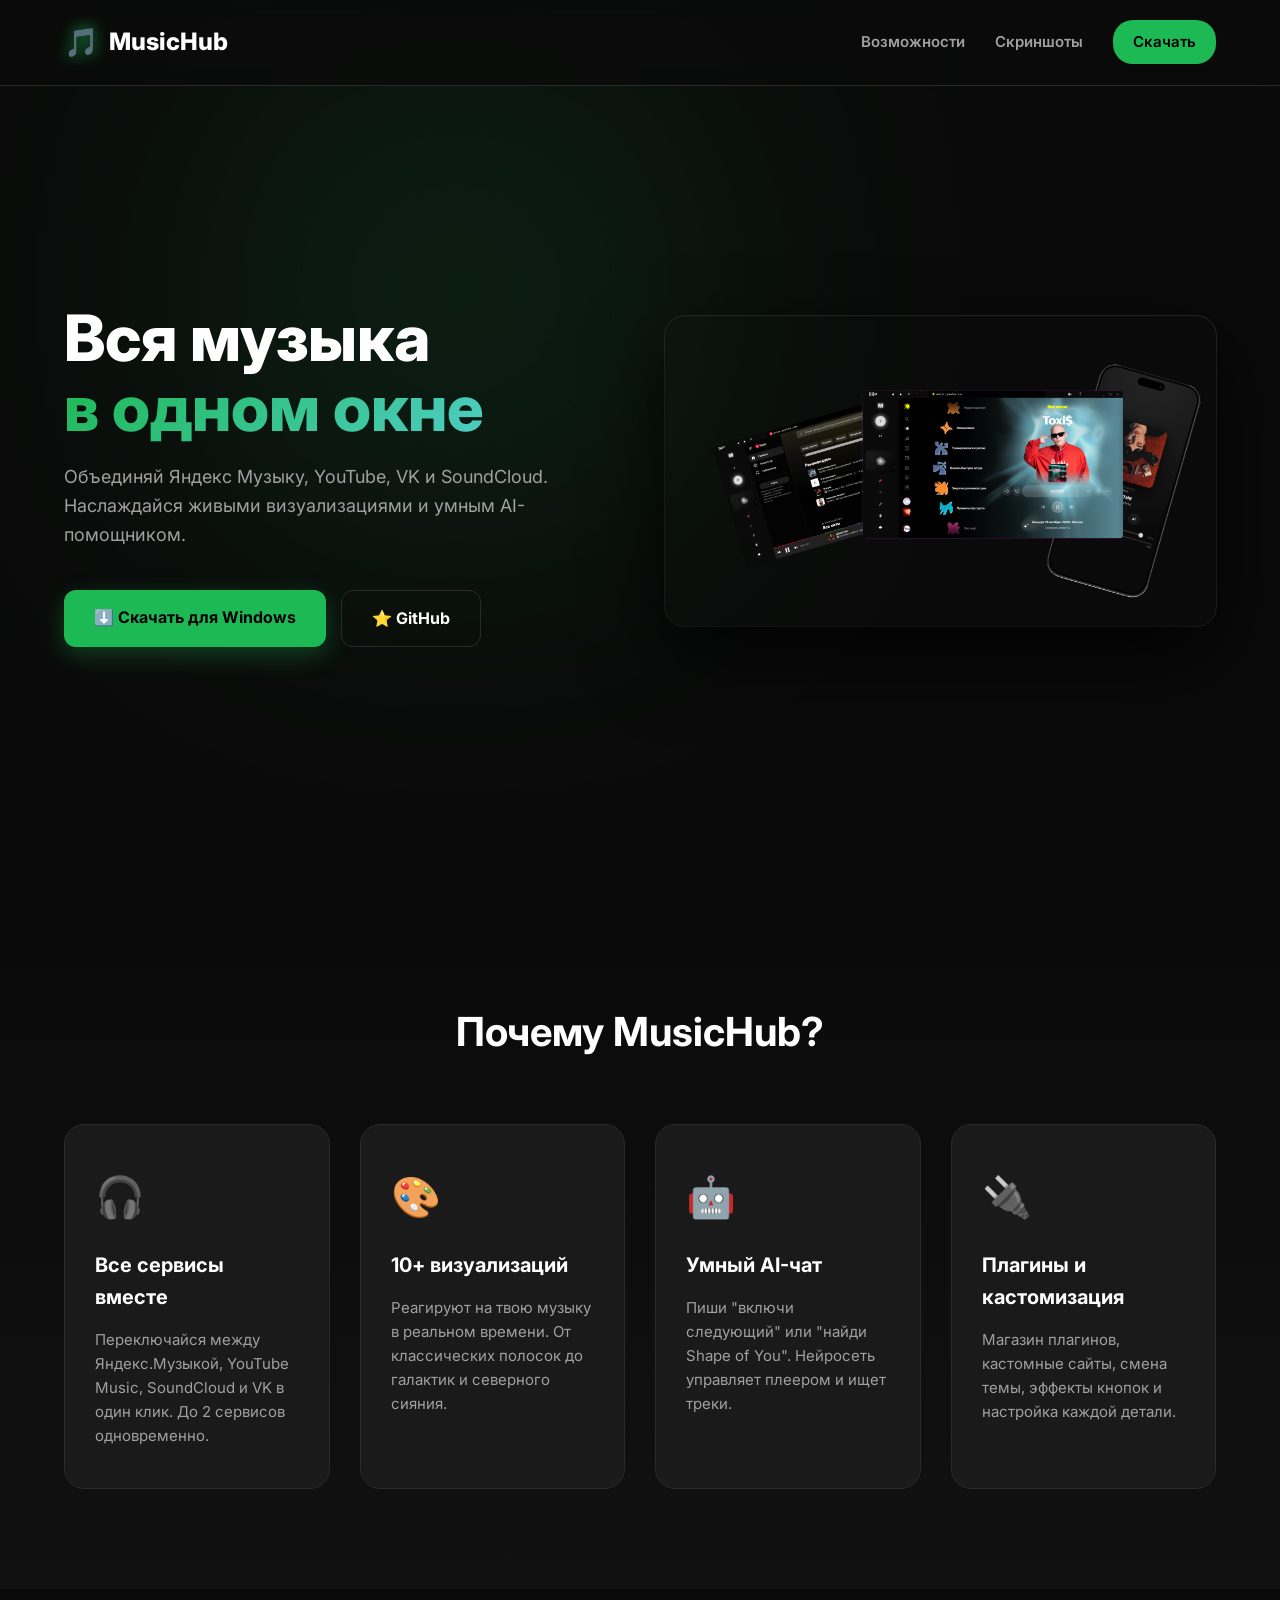
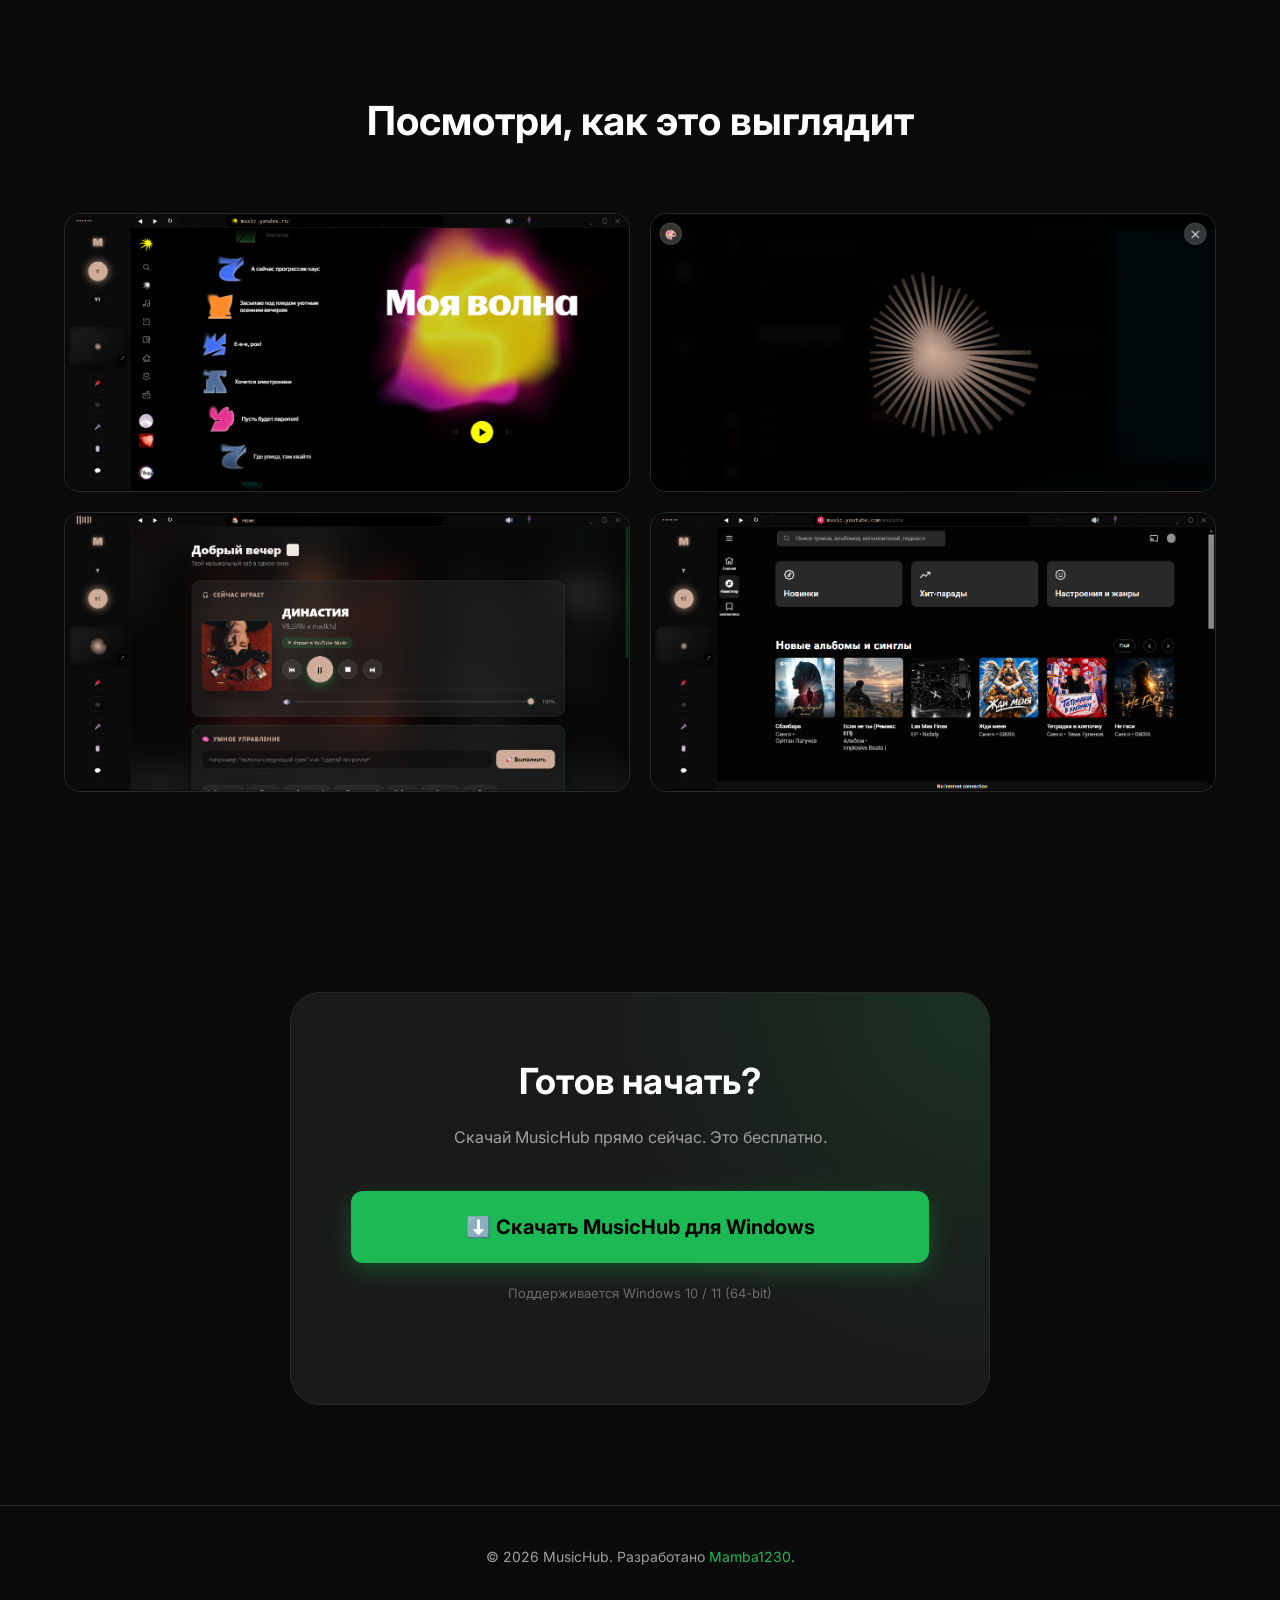
==== index.html @ 449de211 "Update index.html" ====
<!DOCTYPE html>
<html lang="ru">
<head>
    <meta charset="UTF-8">
    <meta name="viewport" content="width=device-width, initial-scale=1.0">
    <title>MusicHub — Твой музыкальный хаб</title>
    <meta name="description" content="MusicHub — десктопный музыкальный плеер, объединяющий Яндекс, YouTube, VK и другие сервисы в одном окне. С визуализациями и AI.">
    <link rel="stylesheet" href="style.css">
    <link href="https://fonts.googleapis.com/css2?family=Inter:wght@300;400;600;800&display=swap" rel="stylesheet">
    <link rel="icon" type="image/png" href="img/favicon.png">
</head>
<body>

    <!-- Навигация -->
    <nav class="navbar">
        <div class="logo">
            <!-- Замени на свою иконку, если есть -->
            <span class="logo-icon">🎵</span> MusicHub
        </div>
        <div class="nav-links">
            <a href="#features">Возможности</a>
            <a href="#screenshots">Скриншоты</a>
            <a href="#download" class="btn-download">Скачать</a>
        </div>
    </nav>

    <!-- Главный экран -->
    <header class="hero">
        <div class="hero-content">
            <h1>Вся музыка <br><span class="gradient-text">в одном окне</span></h1>
            <p>Объединяй Яндекс Музыку, YouTube, VK и SoundCloud. Наслаждайся живыми визуализациями и умным AI-помощником.</p>
            <div class="hero-buttons">
                <a href="https://github.com/Mamba1230/MusicHub/releases" class="btn-primary">⬇️ Скачать для Windows</a>
                <a href="https://github.com/Mamba1230/MusicHub" class="btn-secondary">⭐ GitHub</a>
            </div>
        </div>
        <div class="hero-image">
            <!-- Главный скриншот приложения (лучше всего вставить красивый скрин главного экрана) -->
            <img src="img/main-screenshot.png" alt="MusicHub Интерфейс">
        </div>
    </header>

    <!-- Секция с фичами -->
    <section id="features" class="features">
        <h2>Почему MusicHub?</h2>
        <div class="features-grid">
            <div class="feature-card">
                <div class="feature-icon">🎧</div>
                <h3>Все сервисы вместе</h3>
                <p>Переключайся между Яндекс.Музыкой, YouTube Music, SoundCloud и VK в один клик. До 2 сервисов одновременно.</p>
            </div>
            <div class="feature-card">
                <div class="feature-icon">🎨</div>
                <h3>10+ визуализаций</h3>
                <p>Реагируют на твою музыку в реальном времени. От классических полосок до галактик и северного сияния.</p>
            </div>
            <div class="feature-card">
                <div class="feature-icon">🤖</div>
                <h3>Умный AI-чат</h3>
                <p>Пиши "включи следующий" или "найди Shape of You". Нейросеть управляет плеером и ищет треки.</p>
            </div>
            <div class="feature-card">
                <div class="feature-icon">🔌</div>
                <h3>Плагины и кастомизация</h3>
                <p>Магазин плагинов, кастомные сайты, смена темы, эффекты кнопок и настройка каждой детали.</p>
            </div>
        </div>
    </section>

    <!-- Скриншоты -->
    <section id="screenshots" class="screenshots">
        <h2>Посмотри, как это выглядит</h2>
        <div class="screens-grid">
            <!-- Замени пути на свои картинки -->
            <img src="img/screenshot-1.png" alt="1">
            <img src="img/screenshot-2.png" alt="2">
            <img src="img/screenshot-3.png" alt="3">
            <img src="img/screenshot-4.png" alt="4">
        </div>
    </section>

    <!-- Блок скачивания -->
    <section id="download" class="download-section">
        <div class="download-box">
            <h2>Готов начать?</h2>
            <p>Скачай MusicHub прямо сейчас. Это бесплатно.</p>
            <!-- Вставь ссылку на свой последний Release (exe файл) -->
            <a href="https://github.com/Mamba1230/MusicHub/releases" class="btn-primary large">⬇️ Скачать MusicHub для Windows</a>
            <p class="system-req">Поддерживается Windows 10 / 11 (64-bit)</p>
        </div>
    </section>

    <!-- Футер -->
    <footer>
        <p>© 2026 MusicHub. Разработано <a href="https://github.com/Mamba1230">Mamba1230</a>.</p>
    </footer>

    <!-- Скрипт для плавного скролла -->
    <script>
        document.querySelectorAll('a[href^="#"]').forEach(anchor => {
            anchor.addEventListener('click', function (e) {
                e.preventDefault();
                document.querySelector(this.getAttribute('href')).scrollIntoView({
                    behavior: 'smooth'
                });
            });
        });
    </script>
</body>
</html>
---- style.css ----
/* Сброс стилей */
* {
    margin: 0;
    padding: 0;
    box-sizing: border-box;
}

:root {
    --bg-color: #0a0a0a;
    --card-bg: #1a1a1a;
    --text-main: #ffffff;
    --text-muted: #a0a0a0;
    --accent: #1DB954; /* Твой зеленый цвет */
    --accent-hover: #1ed760;
    --border: #2a2a2a;
}

body {
    font-family: 'Inter', sans-serif;
    background-color: var(--bg-color);
    color: var(--text-main);
    line-height: 1.6;
    overflow-x: hidden;
}

a {
    text-decoration: none;
    color: inherit;
}

/* Навигация */
.navbar {
    display: flex;
    justify-content: space-between;
    align-items: center;
    padding: 20px 5%;
    position: fixed;
    top: 0;
    width: 100%;
    background: rgba(10, 10, 10, 0.8);
    backdrop-filter: blur(10px);
    z-index: 1000;
    border-bottom: 1px solid var(--border);
}

.logo {
    font-size: 24px;
    font-weight: 800;
    display: flex;
    align-items: center;
    gap: 10px;
}

.logo-icon {
    font-size: 28px;
    color: var(--accent);
    text-shadow: 0 0 15px var(--accent);
}

.nav-links {
    display: flex;
    gap: 30px;
    align-items: center;
}

.nav-links a {
    font-size: 15px;
    font-weight: 600;
    color: var(--text-muted);
    transition: color 0.2s;
}

.nav-links a:hover {
    color: var(--text-main);
}

.btn-download {
    background: var(--accent);
    color: #000 !important;
    padding: 10px 20px;
    border-radius: 20px;
    font-weight: 700;
    transition: transform 0.2s, background 0.2s;
}

.btn-download:hover {
    background: var(--accent-hover);
    transform: translateY(-2px);
}

/* Главный экран */
.hero {
    display: flex;
    align-items: center;
    justify-content: space-between;
    min-height: 100vh;
    padding: 100px 5% 50px;
    gap: 50px;
    position: relative;
}

.hero::before {
    content: '';
    position: absolute;
    top: 10%;
    left: 20%;
    width: 400px;
    height: 400px;
    background: var(--accent);
    filter: blur(150px);
    opacity: 0.2;
    z-index: -1;
}

.hero-content {
    flex: 1;
    max-width: 600px;
}

.hero h1 {
    font-size: 64px;
    line-height: 1.1;
    margin-bottom: 20px;
    font-weight: 800;
}

.gradient-text {
    background: linear-gradient(135deg, var(--accent), #4ecdc4);
    -webkit-background-clip: text;
    -webkit-text-fill-color: transparent;
}

.hero p {
    font-size: 18px;
    color: var(--text-muted);
    margin-bottom: 40px;
    max-width: 500px;
}

.hero-buttons {
    display: flex;
    gap: 15px;
}

.btn-primary, .btn-secondary {
    padding: 15px 30px;
    border-radius: 12px;
    font-size: 16px;
    font-weight: 700;
    transition: all 0.3s ease;
    display: inline-block;
}

.btn-primary {
    background: var(--accent);
    color: #000;
    box-shadow: 0 8px 24px rgba(29, 185, 84, 0.3);
}

.btn-primary:hover {
    transform: translateY(-3px);
    box-shadow: 0 12px 32px rgba(29, 185, 84, 0.4);
}

.btn-secondary {
    background: transparent;
    border: 1px solid var(--border);
    color: var(--text-main);
}

.btn-secondary:hover {
    border-color: var(--accent);
    background: rgba(29, 185, 84, 0.1);
}

.hero-image {
    flex: 1;
    max-width: 800px;
    perspective: 1000px;
}

.hero-image img {
    width: 100%;
    border-radius: 20px;
    box-shadow: 0 30px 80px rgba(0, 0, 0, 0.8), 0 0 0 1px var(--border);
    transition: transform 0.3s ease;
}

.hero-image img:hover {
    transform: rotateY(-5deg) rotateX(5deg);
}

/* Секция фич */
.features {
    padding: 100px 5%;
    text-align: center;
    background: linear-gradient(to bottom, var(--bg-color), #111);
}

.features h2 {
    font-size: 40px;
    margin-bottom: 60px;
}

.features-grid {
    display: grid;
    grid-template-columns: repeat(auto-fit, minmax(250px, 1fr));
    gap: 30px;
}

.feature-card {
    background: var(--card-bg);
    border: 1px solid var(--border);
    border-radius: 20px;
    padding: 40px 30px;
    text-align: left;
    transition: transform 0.3s, border-color 0.3s;
}

.feature-card:hover {
    transform: translateY(-10px);
    border-color: var(--accent);
    box-shadow: 0 10px 40px rgba(29, 185, 84, 0.1);
}

.feature-icon {
    font-size: 40px;
    margin-bottom: 20px;
}

.feature-card h3 {
    font-size: 20px;
    margin-bottom: 15px;
}

.feature-card p {
    color: var(--text-muted);
    font-size: 15px;
}

/* Скриншоты */
.screenshots {
    padding: 100px 5%;
    text-align: center;
}

.screenshots h2 {
    font-size: 40px;
    margin-bottom: 60px;
}

.screens-grid {
    display: grid;
    grid-template-columns: 1fr 1fr;
    gap: 20px;
}

.screens-grid img {
    width: 100%;
    border-radius: 16px;
    border: 1px solid var(--border);
    transition: transform 0.3s, box-shadow 0.3s;
    cursor: pointer;
}

.screens-grid img:hover {
    transform: scale(1.02);
    box-shadow: 0 20px 40px rgba(0,0,0,0.5);
}

/* Блок скачивания */
.download-section {
    padding: 100px 5%;
    display: flex;
    justify-content: center;
}

.download-box {
    background: var(--card-bg);
    border: 1px solid var(--border);
    border-radius: 30px;
    padding: 60px;
    text-align: center;
    max-width: 700px;
    width: 100%;
    background-image: radial-gradient(circle at top right, rgba(29, 185, 84, 0.15), transparent 50%);
}

.download-box h2 {
    font-size: 36px;
    margin-bottom: 15px;
}

.download-box p {
    color: var(--text-muted);
    margin-bottom: 40px;
}

.btn-primary.large {
    font-size: 20px;
    padding: 20px 40px;
    width: 100%;
}

.system-req {
    font-size: 13px;
    margin-top: 20px;
    opacity: 0.6;
}

footer {
    text-align: center;
    padding: 40px;
    border-top: 1px solid var(--border);
    color: var(--text-muted);
    font-size: 14px;
}

footer a {
    color: var(--accent);
}

/* Адаптив для телефонов */
@media (max-width: 900px) {
    .hero {
        flex-direction: column;
        text-align: center;
        padding-top: 120px;
    }
    .hero h1 { font-size: 42px; }
    .hero-buttons { justify-content: center; }
    .hero p { margin: 0 auto 30px; }
    .screens-grid { grid-template-columns: 1fr; }
    .nav-links { display: none; } /* Скрываем меню на телефонах */
}
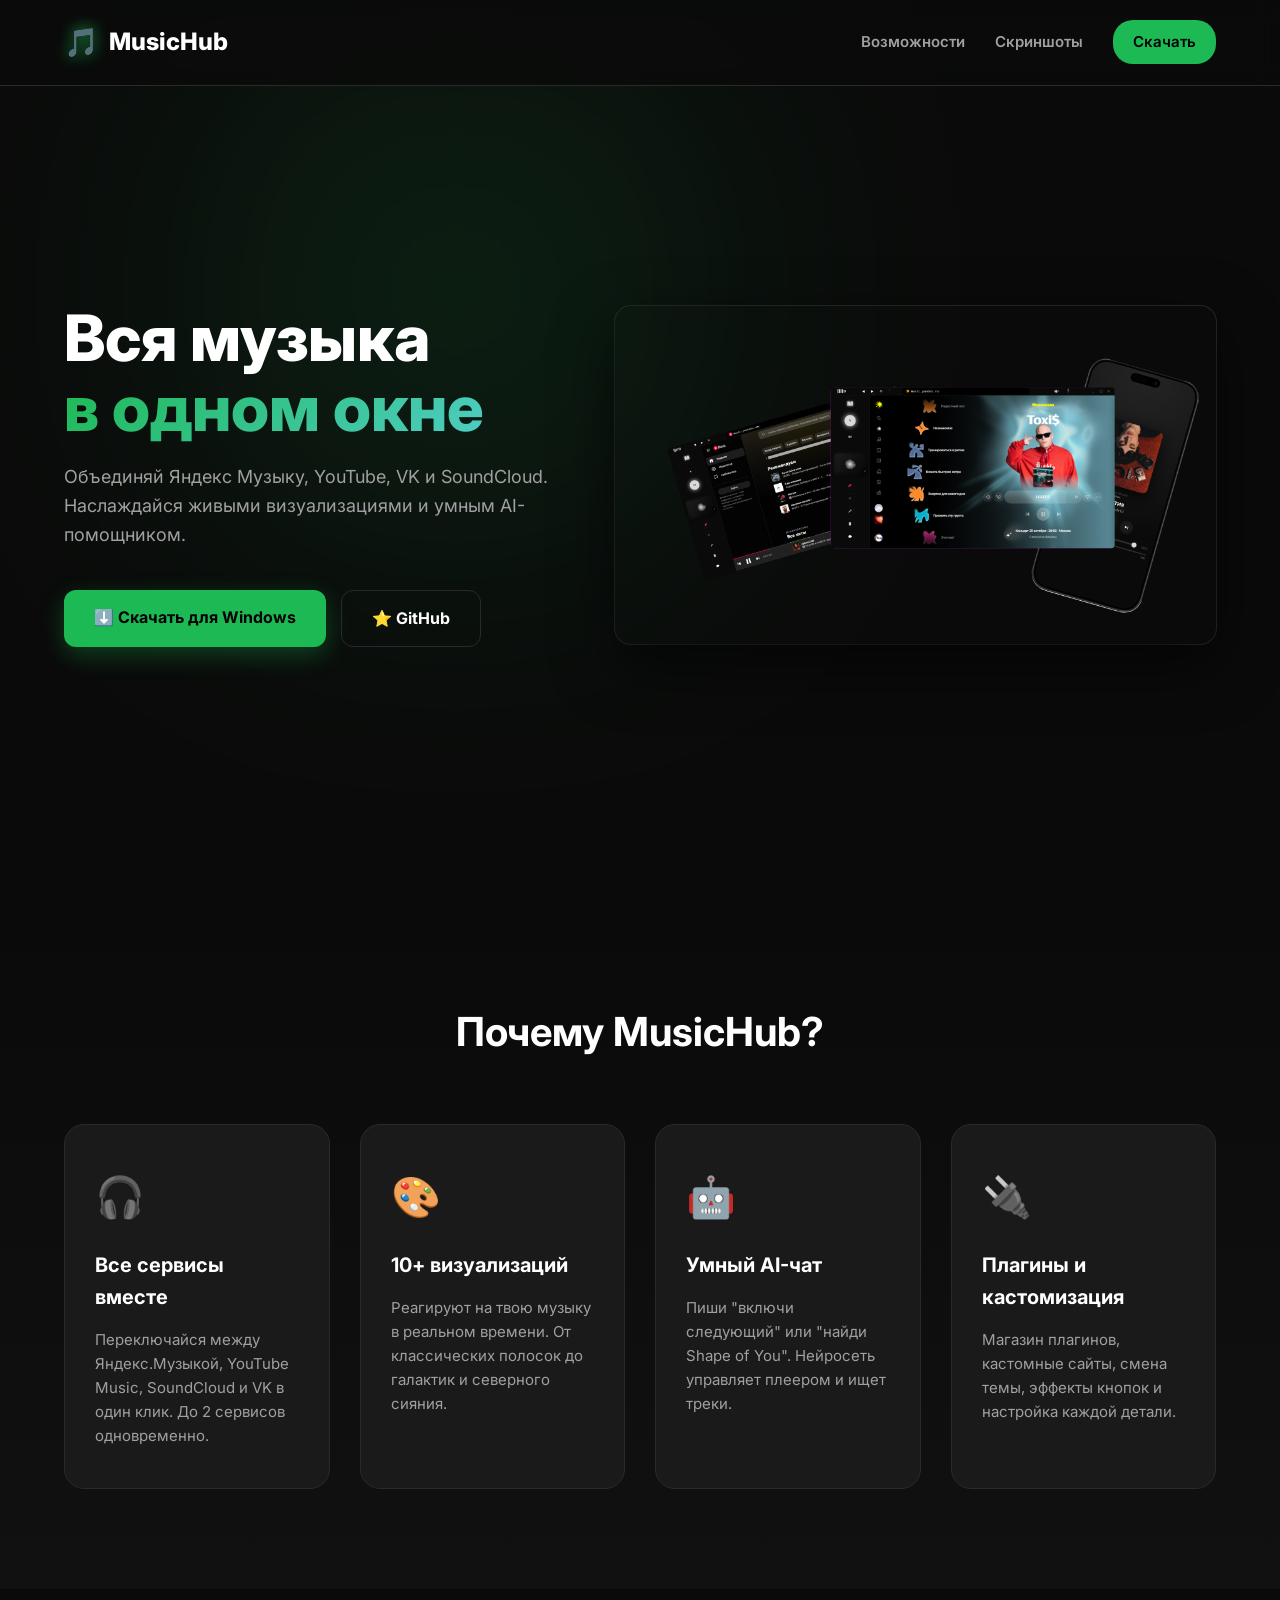
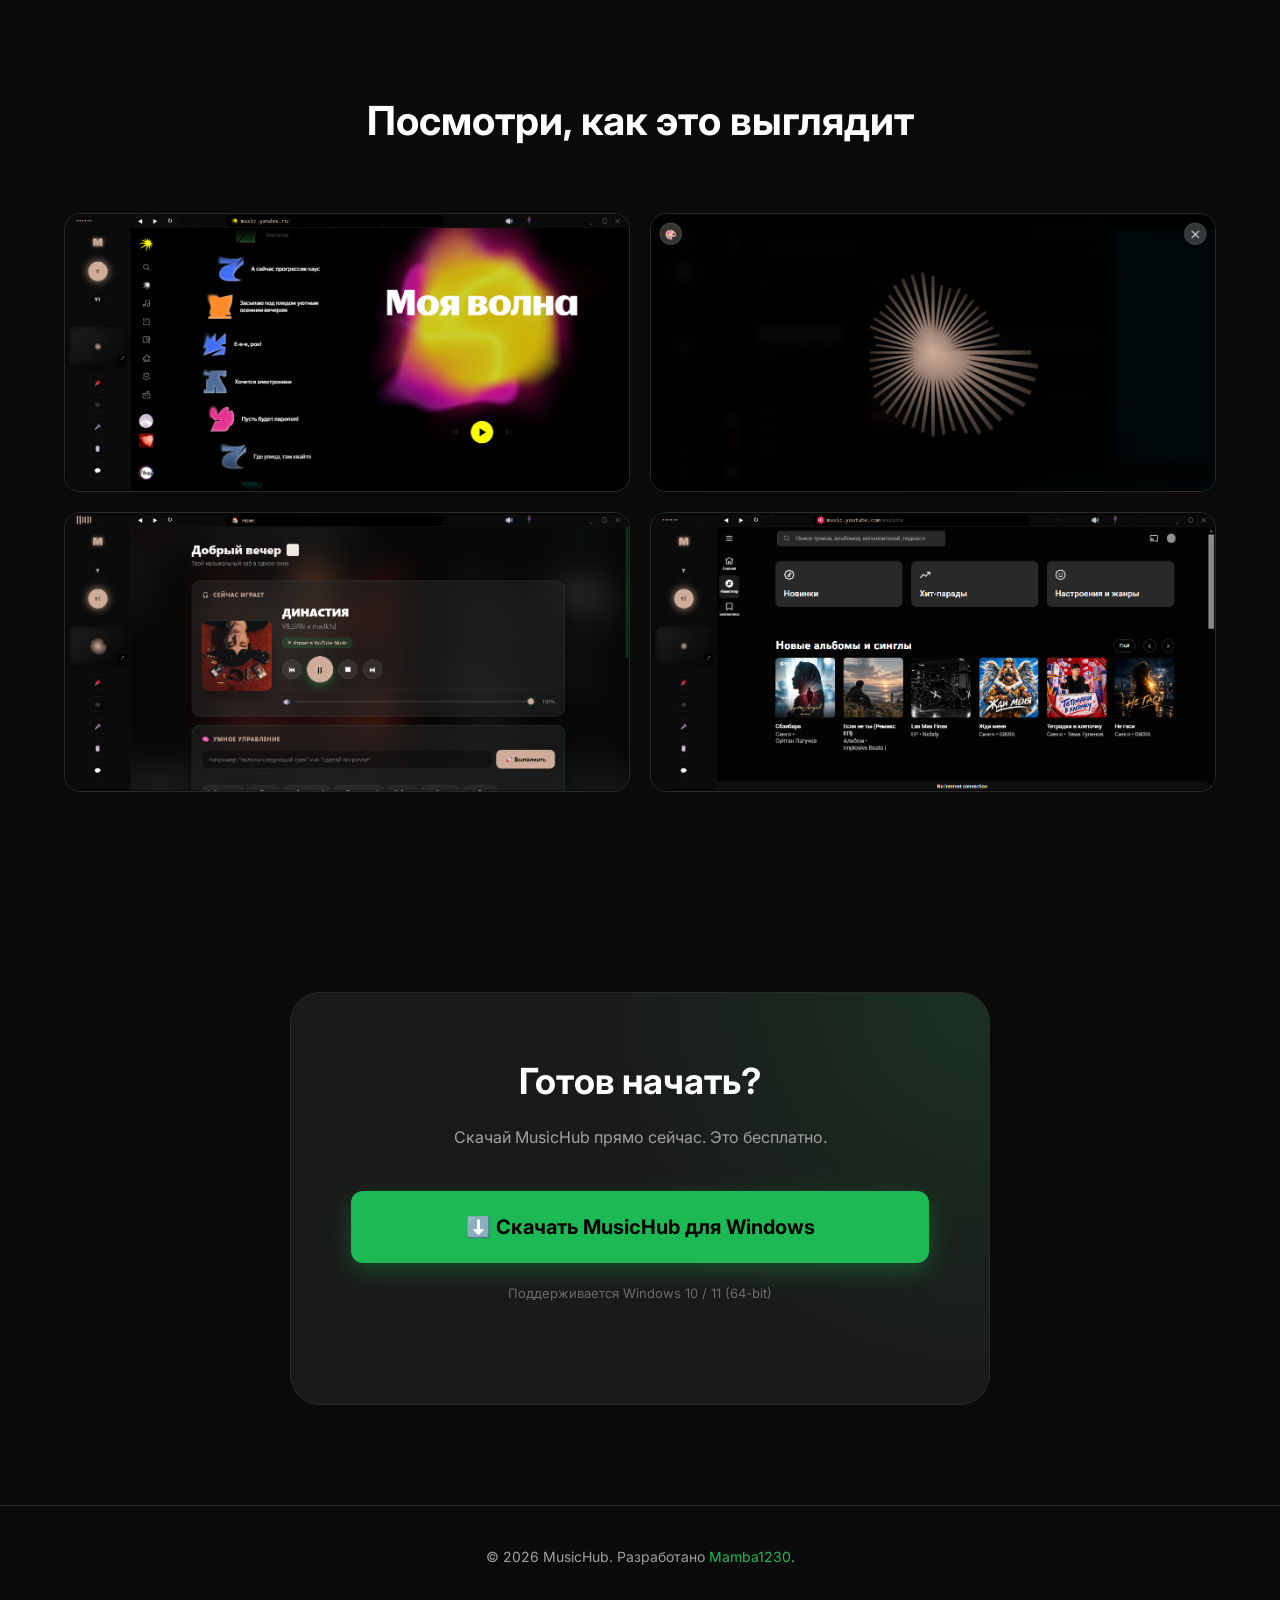
==== commit ed5350d3: "Update index.html" ====
--- a/index.html
+++ b/index.html
@@ -7,7 +7,7 @@
     <meta name="description" content="MusicHub — десктопный музыкальный плеер, объединяющий Яндекс, YouTube, VK и другие сервисы в одном окне. С визуализациями и AI.">
     <link rel="stylesheet" href="style.css">
     <link href="https://fonts.googleapis.com/css2?family=Inter:wght@300;400;600;800&display=swap" rel="stylesheet">
-    <link rel="icon" type="image/png" href="img/favicon.png">
+    <link rel="icon" href="favicon.ico" type="image/x-icon">
 </head>
 <body>
 
--- a/style.css
+++ b/style.css
@@ -174,20 +174,24 @@
 }
 
 .hero-image {
-    flex: 1;
-    max-width: 800px;
-    perspective: 1000px;
+    flex: 1.2; /* Увеличили соотношение, чтобы картинка была больше */
+    max-width: 950px;
+    display: flex;
+    justify-content: flex-end;
 }
 
 .hero-image img {
     width: 100%;
-    border-radius: 20px;
-    box-shadow: 0 30px 80px rgba(0, 0, 0, 0.8), 0 0 0 1px var(--border);
-    transition: transform 0.3s ease;
+    height: auto;
+    border-radius: 16px; /* Чуть меньше скругление, как у обычного окна */
+    box-shadow: 0 20px 60px rgba(0, 0, 0, 0.6), 0 0 0 1px var(--border);
+    /* Убрали transition и transform, чтобы не было наклона */
+    transition: box-shadow 0.3s ease;
 }
 
 .hero-image img:hover {
-    transform: rotateY(-5deg) rotateX(5deg);
+    /* При наведении просто чуть усиливаем тень, но не крутим */
+    box-shadow: 0 30px 80px rgba(0, 0, 0, 0.8), 0 0 0 1px var(--accent);
 }
 
 /* Секция фич */
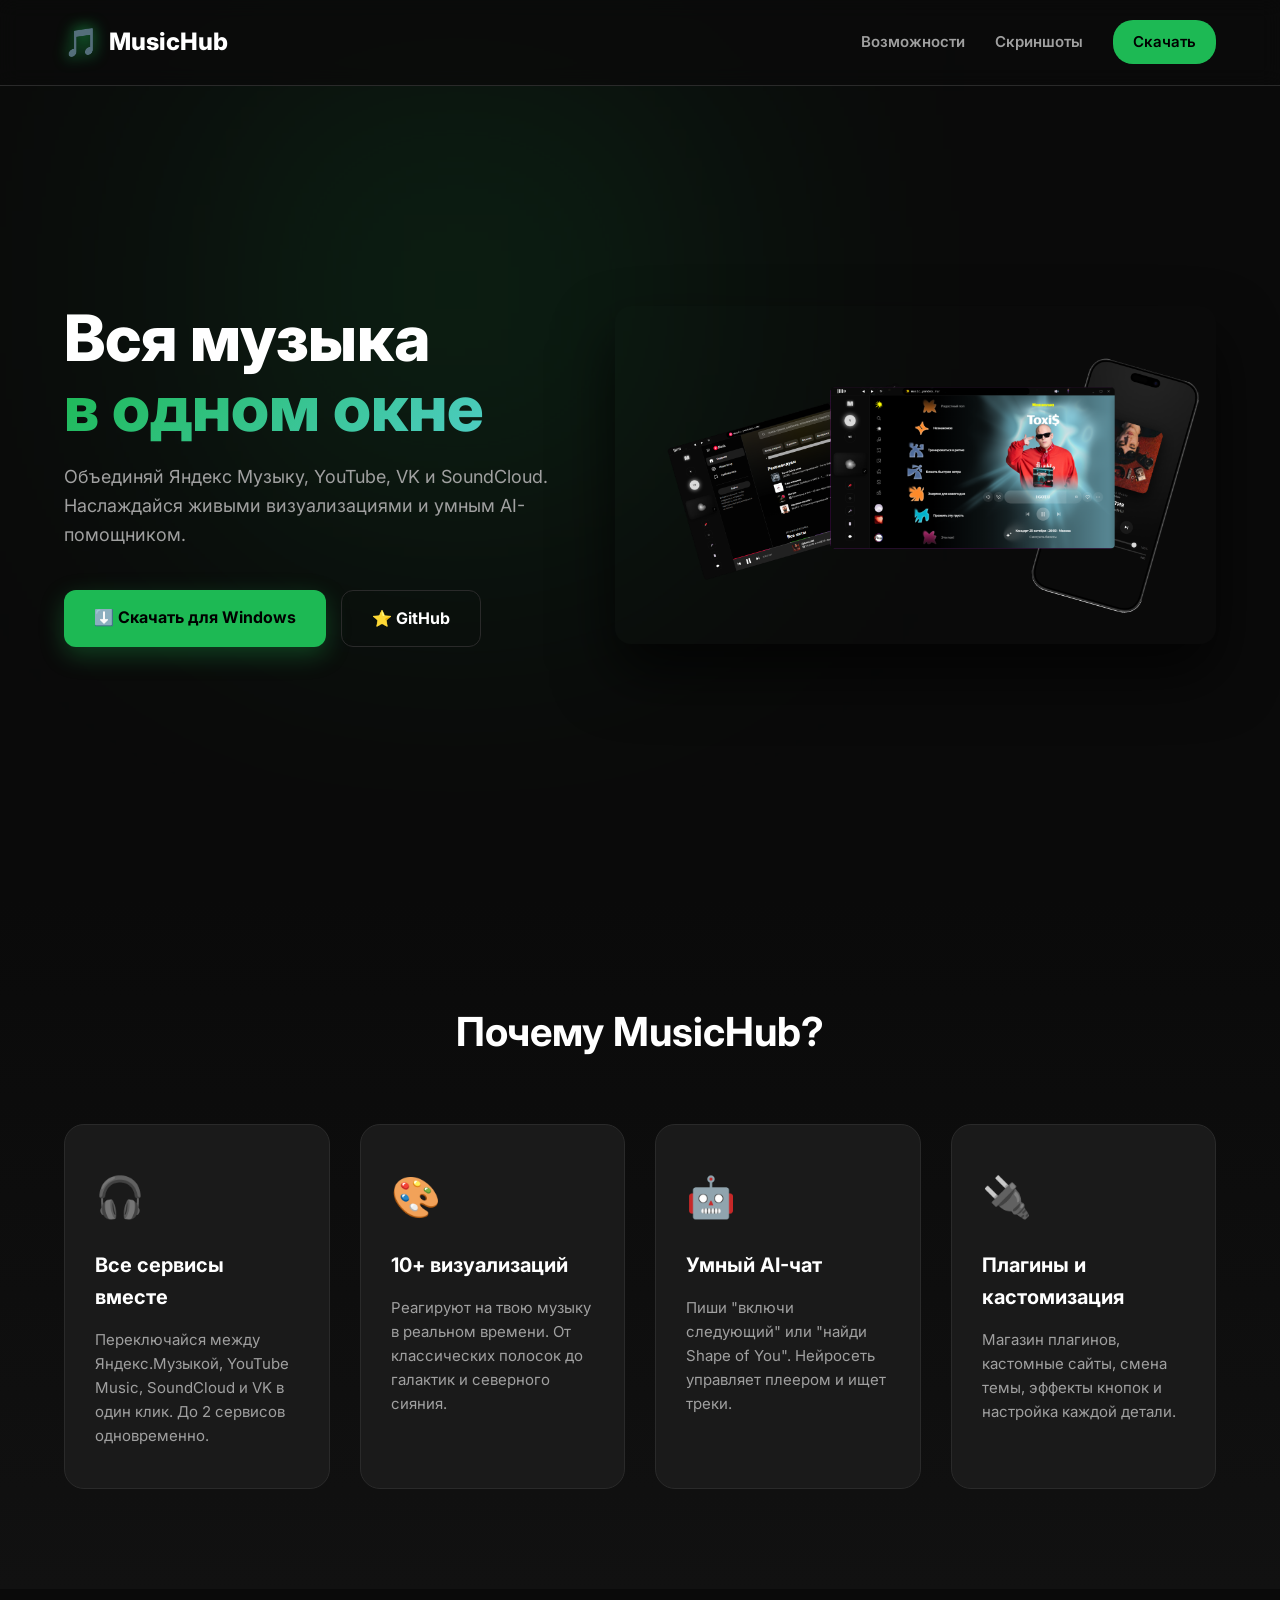
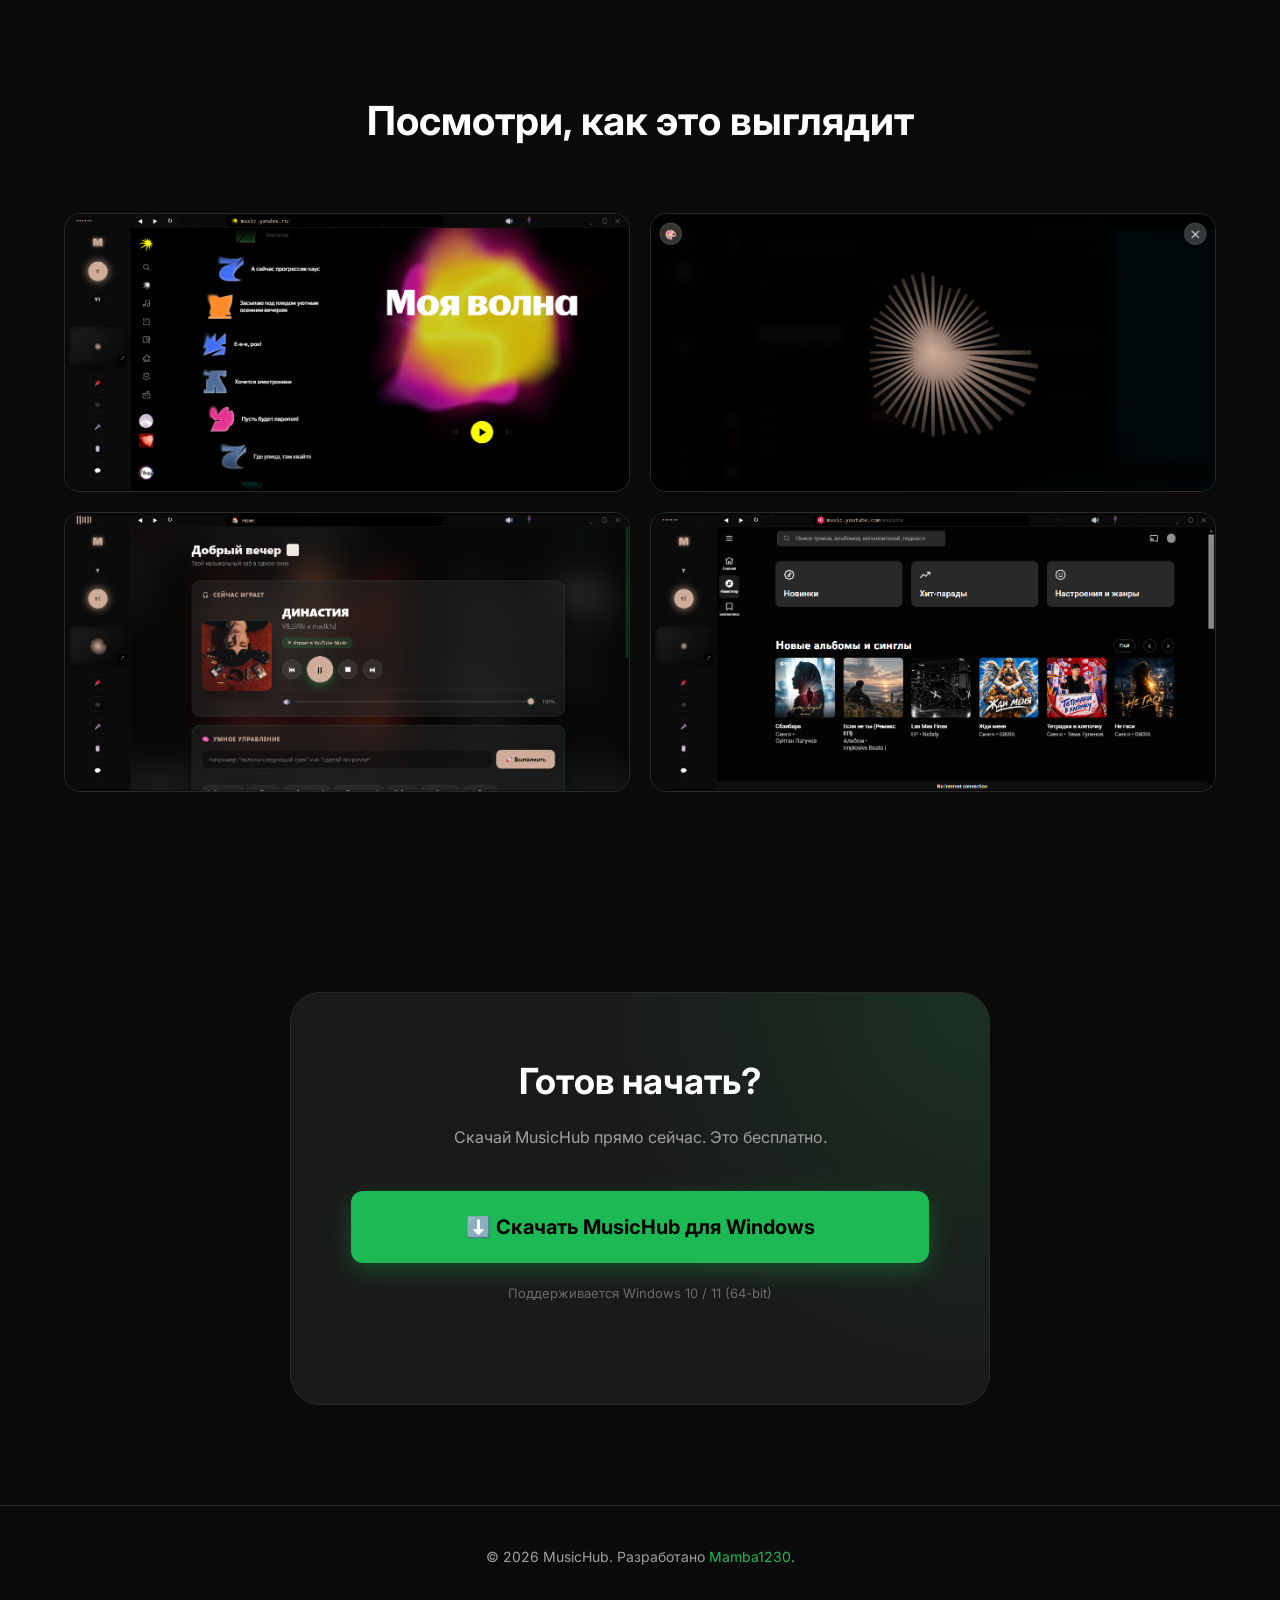
==== commit 70bf8cab: "Update index.html" ====
--- a/index.html
+++ b/index.html
@@ -30,7 +30,7 @@
             <h1>Вся музыка <br><span class="gradient-text">в одном окне</span></h1>
             <p>Объединяй Яндекс Музыку, YouTube, VK и SoundCloud. Наслаждайся живыми визуализациями и умным AI-помощником.</p>
             <div class="hero-buttons">
-                <a href="https://github.com/Mamba1230/MusicHub/releases" class="btn-primary">⬇️ Скачать для Windows</a>
+                <a href="https://download.mawba-1230.workers.dev/" class="btn-primary">⬇️ Скачать для Windows</a>
                 <a href="https://github.com/Mamba1230/MusicHub" class="btn-secondary">⭐ GitHub</a>
             </div>
         </div>
@@ -85,7 +85,7 @@
             <h2>Готов начать?</h2>
             <p>Скачай MusicHub прямо сейчас. Это бесплатно.</p>
             <!-- Вставь ссылку на свой последний Release (exe файл) -->
-            <a href="https://github.com/Mamba1230/MusicHub/releases" class="btn-primary large">⬇️ Скачать MusicHub для Windows</a>
+            <a href="https://download.mawba-1230.workers.dev/" class="btn-primary large">⬇️ Скачать MusicHub для Windows</a>
             <p class="system-req">Поддерживается Windows 10 / 11 (64-bit)</p>
         </div>
     </section>
--- a/style.css
+++ b/style.css
@@ -97,6 +97,7 @@
     padding: 100px 5% 50px;
     gap: 50px;
     position: relative;
+    perspective: none; /* ← Принудительно убираем 3D-перспективу у родителя */
 }
 
 .hero::before {
@@ -174,7 +175,7 @@
 }
 
 .hero-image {
-    flex: 1.2; /* Увеличили соотношение, чтобы картинка была больше */
+    flex: 1.2;
     max-width: 950px;
     display: flex;
     justify-content: flex-end;
@@ -183,15 +184,18 @@
 .hero-image img {
     width: 100%;
     height: auto;
-    border-radius: 16px; /* Чуть меньше скругление, как у обычного окна */
-    box-shadow: 0 20px 60px rgba(0, 0, 0, 0.6), 0 0 0 1px var(--border);
-    /* Убрали transition и transform, чтобы не было наклона */
+    border-radius: 16px;
+    /* Убрали 0 0 0 1px var(--border), теперь нет окантовки */
+    box-shadow: 0 30px 60px rgba(0, 0, 0, 0.7); 
     transition: box-shadow 0.3s ease;
+    /* На всякий случай жестко фиксируем отсутствие трансформаций */
+    transform: none !important; 
 }
 
 .hero-image img:hover {
-    /* При наведении просто чуть усиливаем тень, но не крутим */
-    box-shadow: 0 30px 80px rgba(0, 0, 0, 0.8), 0 0 0 1px var(--accent);
+    /* При наведении только усиливаем тень, никаких наклонов */
+    box-shadow: 0 40px 80px rgba(0, 0, 0, 0.9);
+    transform: none !important;
 }
 
 /* Секция фич */
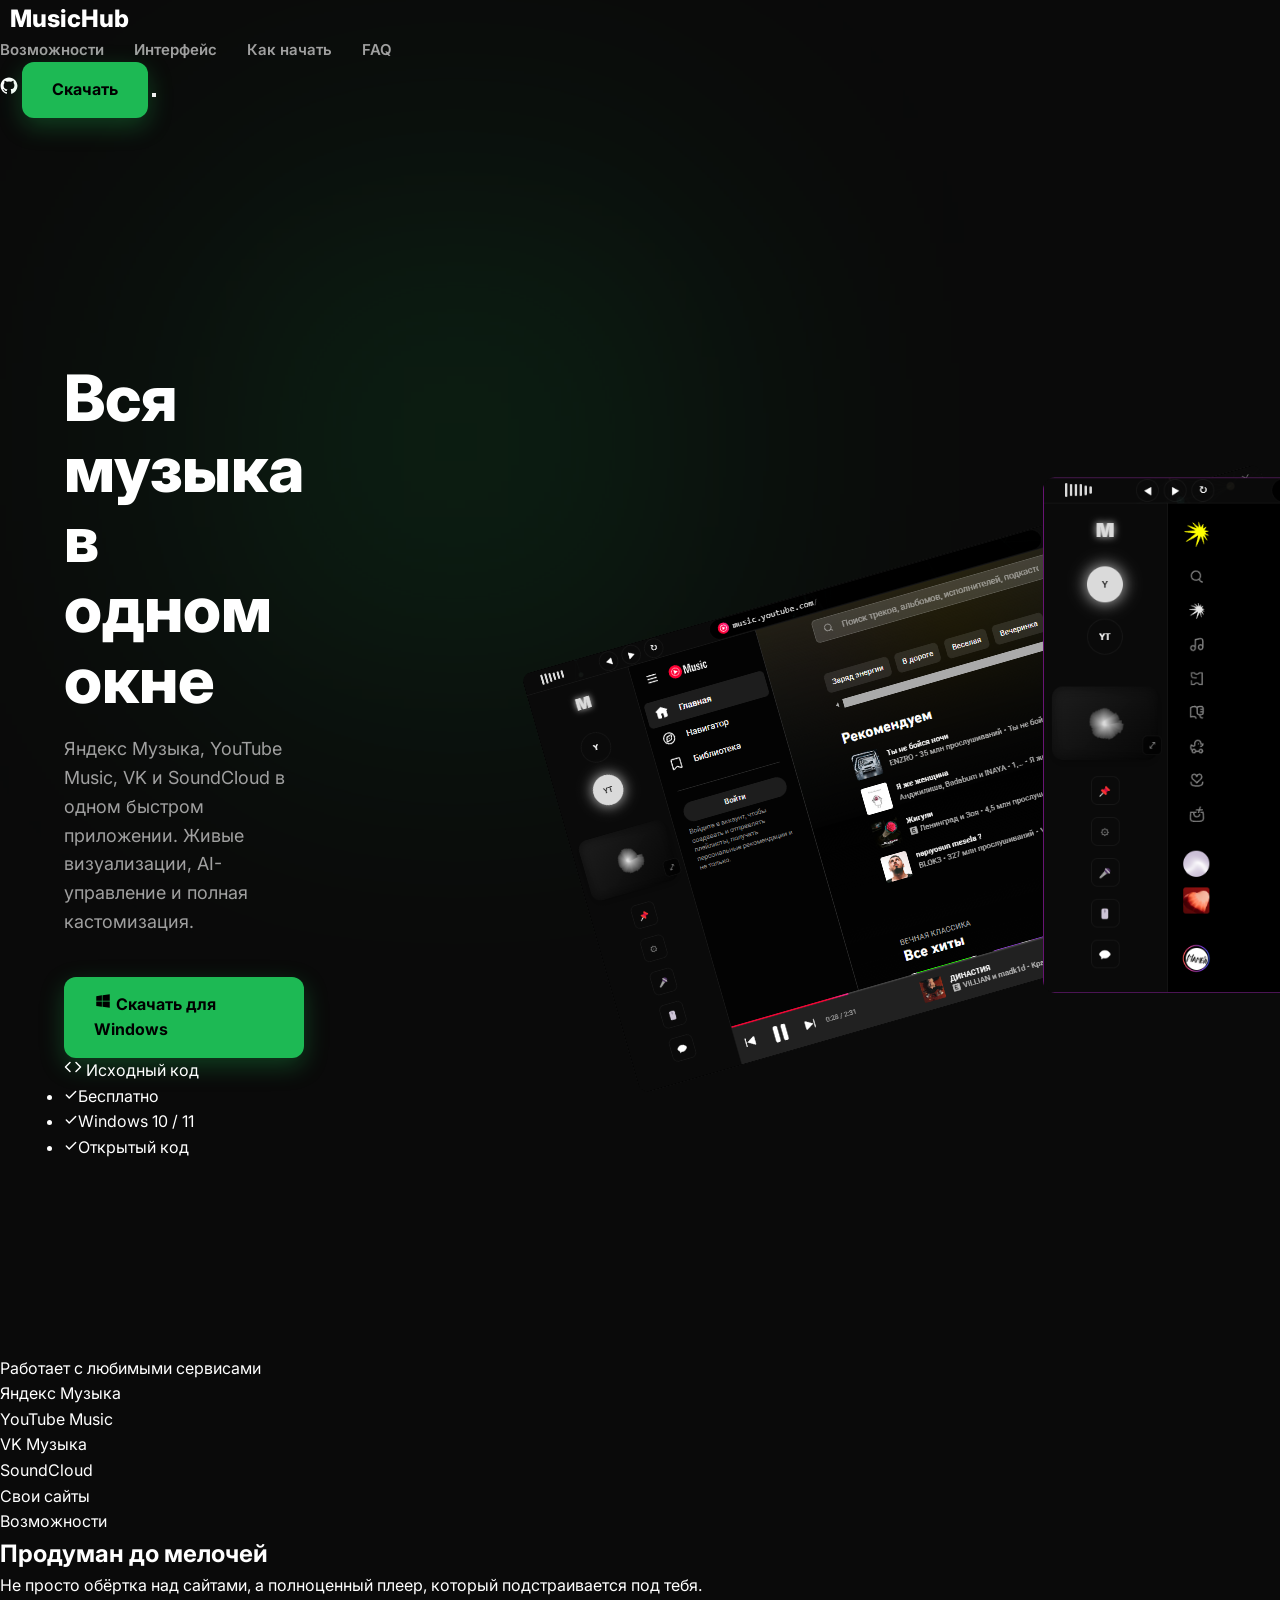
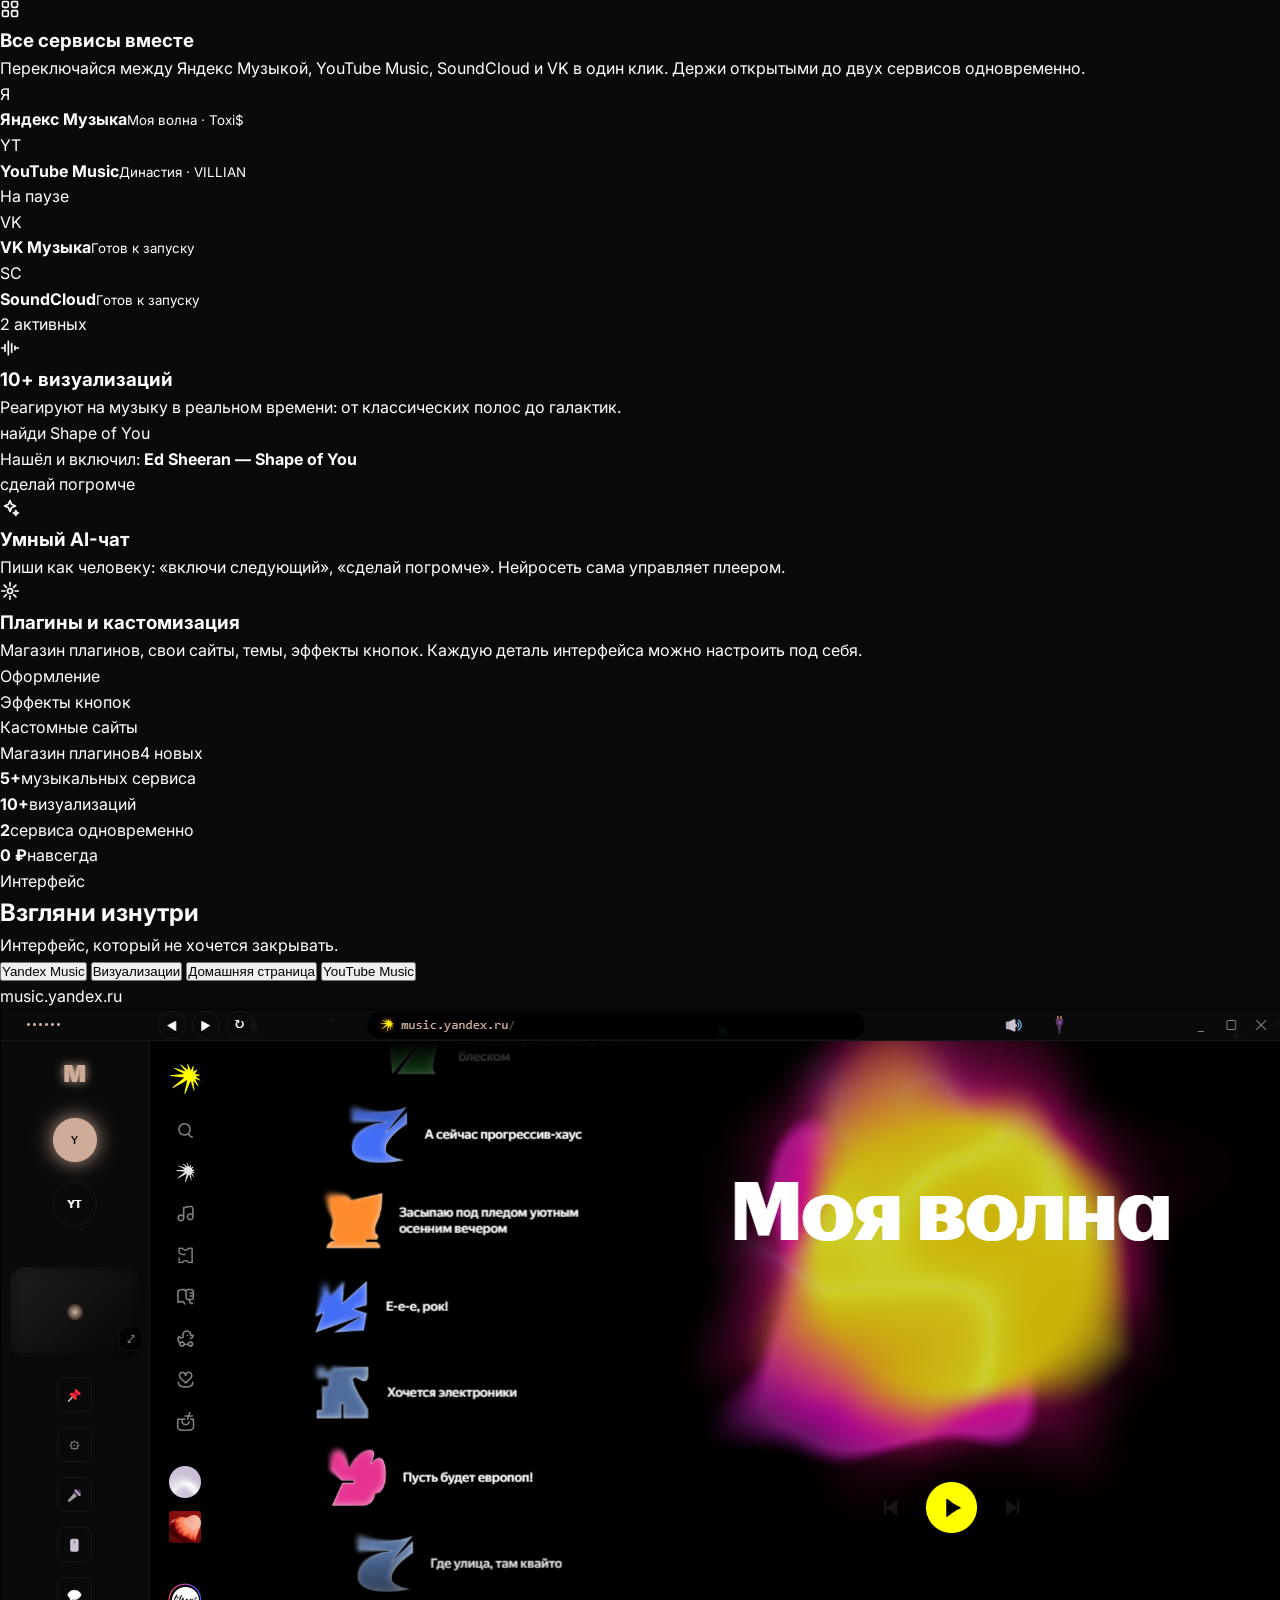
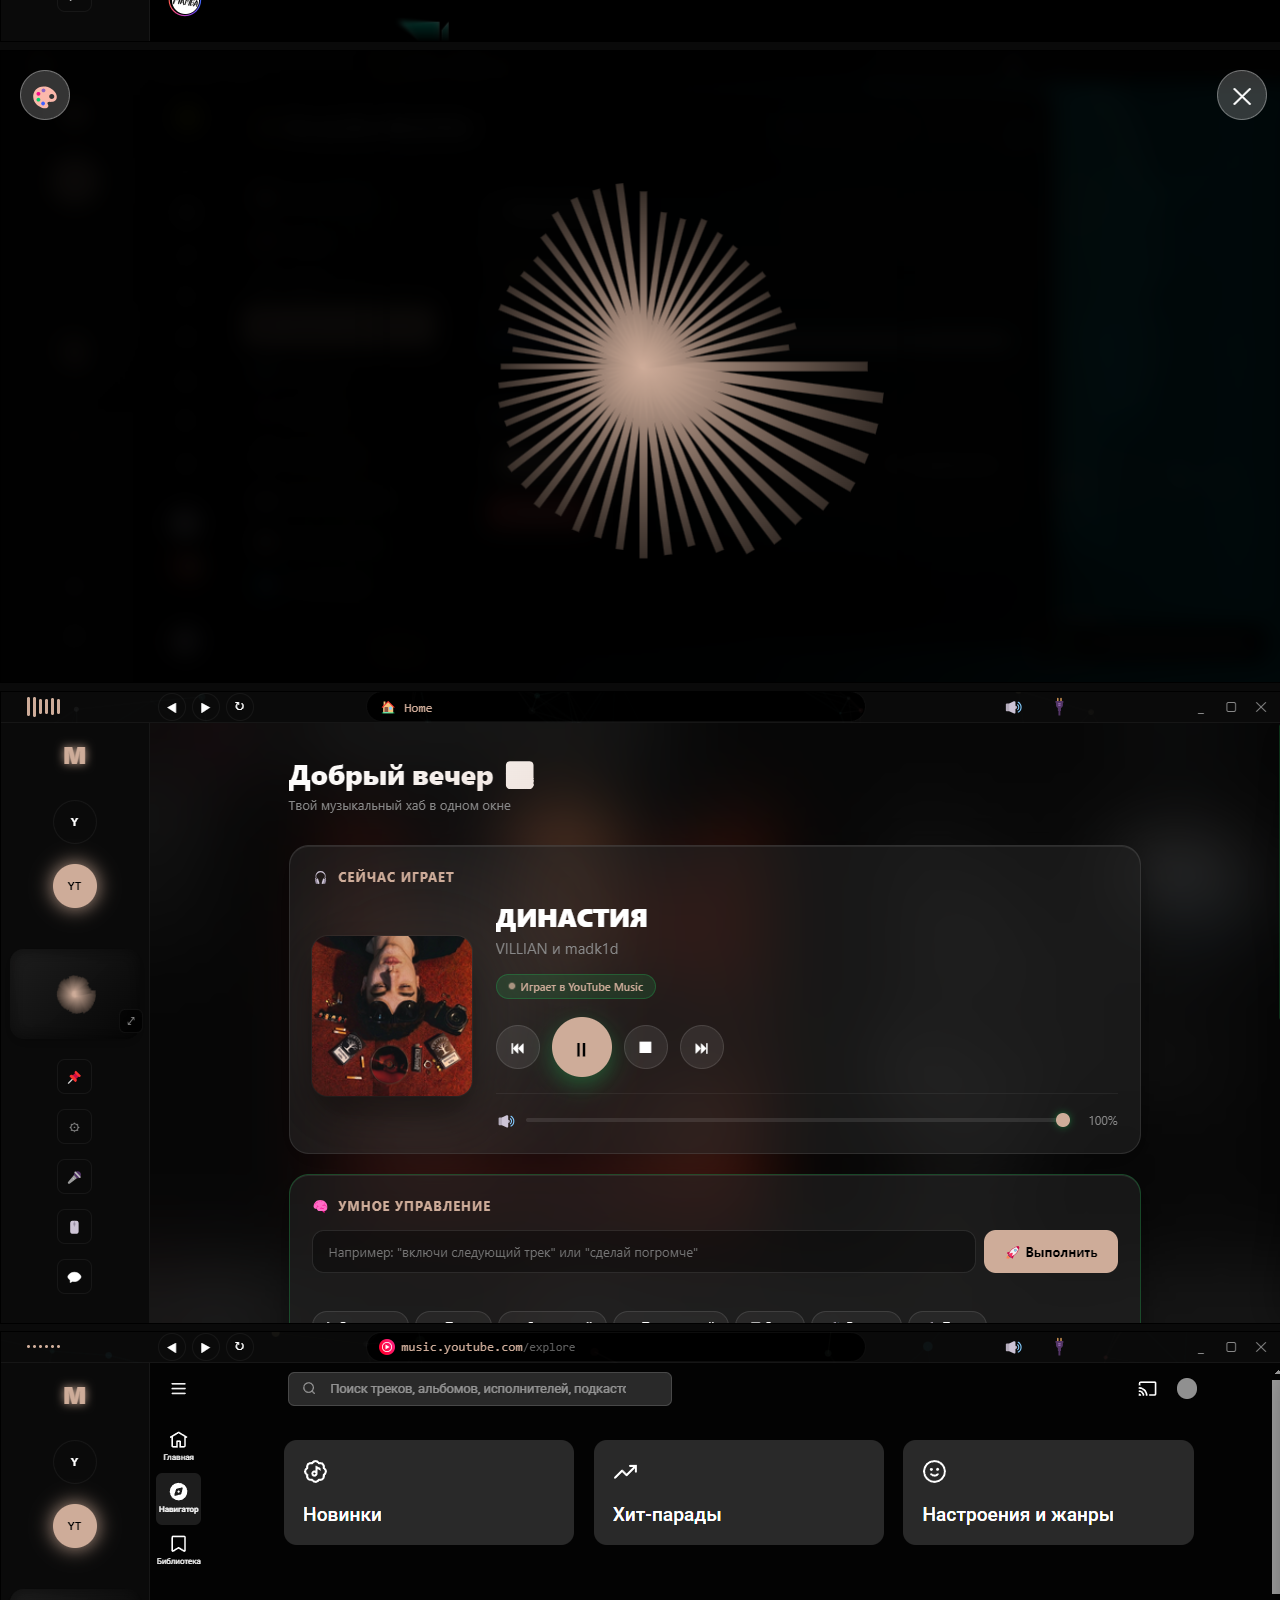
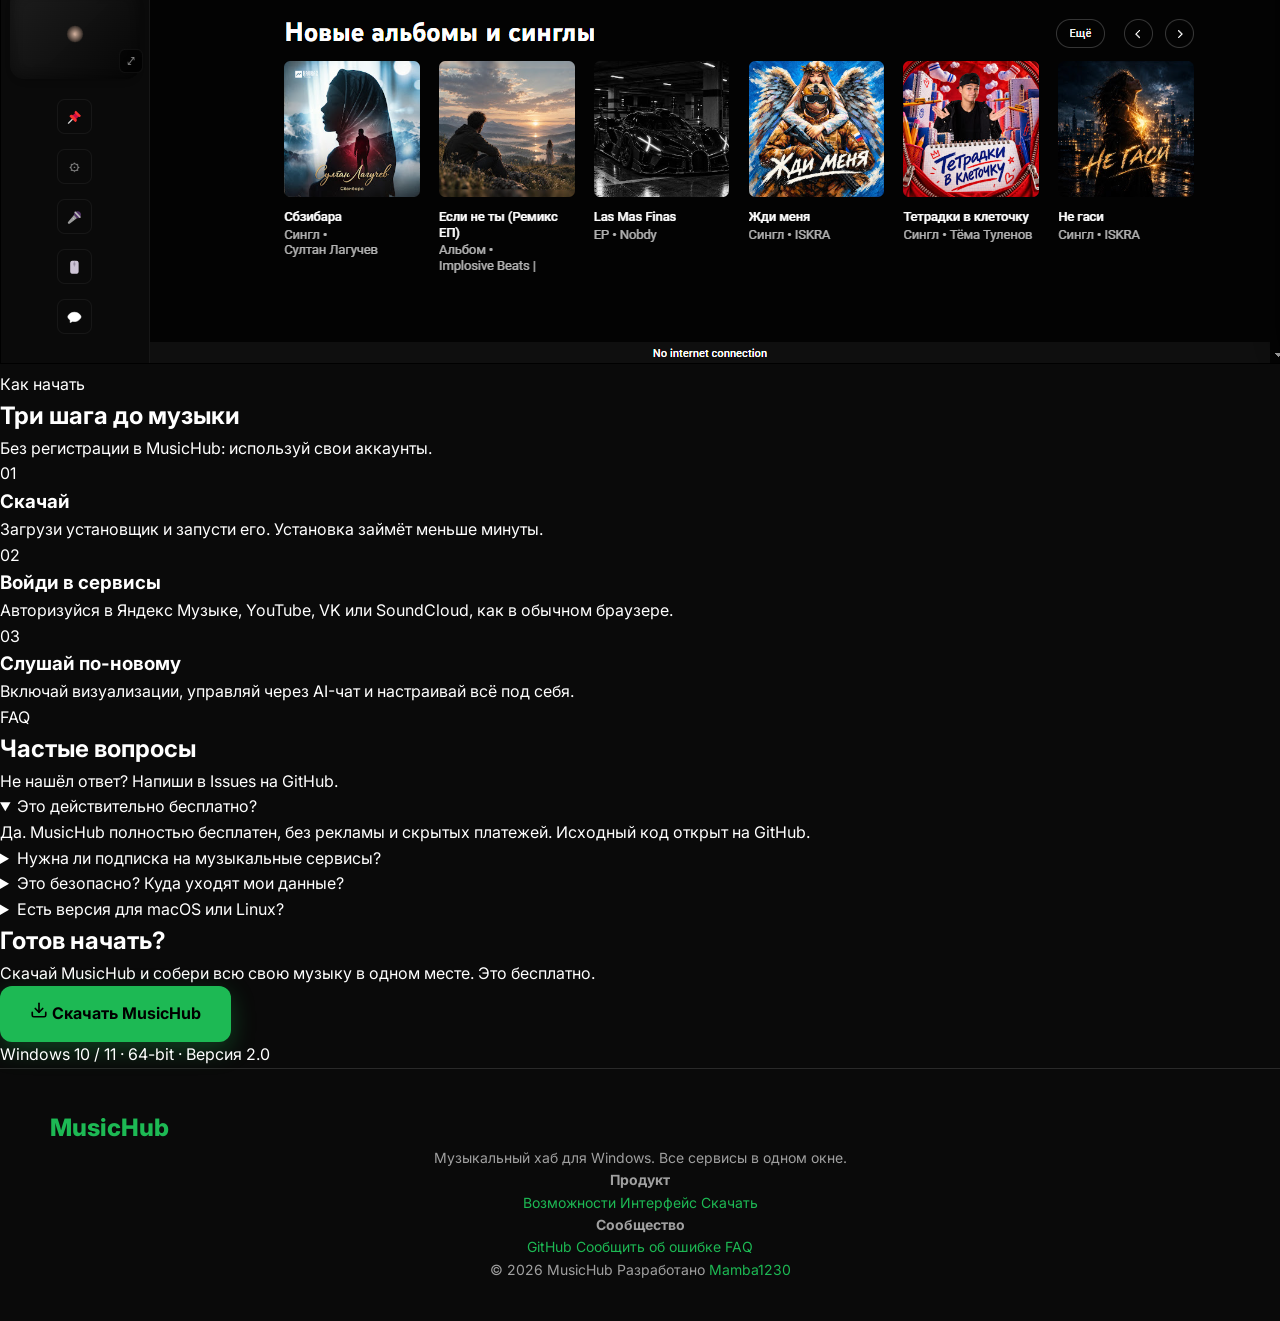
==== commit 284a55d5: "Update index.html" ====
--- a/index.html
+++ b/index.html
@@ -2,109 +2,471 @@
 <html lang="ru">
 <head>
     <meta charset="UTF-8">
+
+    <!-- Yandex.Metrika counter -->
+<script type="text/javascript">
+    (function(m,e,t,r,i,k,a){
+        m[i]=m[i]||function(){(m[i].a=m[i].a||[]).push(arguments)};
+        m[i].l=1*new Date();
+        for (var j = 0; j < document.scripts.length; j++) {if (document.scripts[j].src === r) { return; }}
+        k=e.createElement(t),a=e.getElementsByTagName(t)[0],k.async=1,k.src=r,a.parentNode.insertBefore(k,a)
+    })(window, document,'script','https://mc.yandex.ru/metrika/tag.js?id=113757098', 'ym');
+
+    ym(113757098, 'init', {ssr:true, webvisor:true, clickmap:true, ecommerce:"dataLayer", referrer: document.referrer, url: location.href, accurateTrackBounce:true, trackLinks:true});
+</script>
+<noscript><div><img src="https://mc.yandex.ru/watch/113757098" style="position:absolute; left:-9999px;" alt="" /></div></noscript>
+<!-- /Yandex.Metrika counter -->
+
     <meta name="viewport" content="width=device-width, initial-scale=1.0">
-    <title>MusicHub — Твой музыкальный хаб</title>
-    <meta name="description" content="MusicHub — десктопный музыкальный плеер, объединяющий Яндекс, YouTube, VK и другие сервисы в одном окне. С визуализациями и AI.">
+    <title>MusicHub — вся музыка в одном окне</title>
+    <meta name="description" content="MusicHub — бесплатный десктопный плеер для Windows. Яндекс Музыка, YouTube Music, VK и SoundCloud в одном окне, живые визуализации и AI-управление.">
+    <meta name="theme-color" content="#08080a">
+
+    <meta property="og:title" content="MusicHub — вся музыка в одном окне">
+    <meta property="og:description" content="Яндекс Музыка, YouTube Music, VK и SoundCloud в одном приложении. Бесплатно.">
+    <meta property="og:image" content="img/main-screenshot.png">
+    <meta property="og:type" content="website">
+
+    <link rel="icon" href="favicon.ico" type="image/x-icon">
+    <link rel="preconnect" href="https://fonts.googleapis.com">
+    <link rel="preconnect" href="https://fonts.gstatic.com" crossorigin>
+    <link href="https://fonts.googleapis.com/css2?family=Inter:wght@400;500;600&family=Manrope:wght@500;600;700;800&display=swap" rel="stylesheet">
     <link rel="stylesheet" href="style.css">
-    <link href="https://fonts.googleapis.com/css2?family=Inter:wght@300;400;600;800&display=swap" rel="stylesheet">
-    <link rel="icon" href="favicon.ico" type="image/x-icon">
 </head>
 <body>
 
-    <!-- Навигация -->
-    <nav class="navbar">
-        <div class="logo">
-            <!-- Замени на свою иконку, если есть -->
-            <span class="logo-icon">🎵</span> MusicHub
-        </div>
-        <div class="nav-links">
-            <a href="#features">Возможности</a>
-            <a href="#screenshots">Скриншоты</a>
-            <a href="#download" class="btn-download">Скачать</a>
-        </div>
-    </nav>
-
-    <!-- Главный экран -->
-    <header class="hero">
-        <div class="hero-content">
-            <h1>Вся музыка <br><span class="gradient-text">в одном окне</span></h1>
-            <p>Объединяй Яндекс Музыку, YouTube, VK и SoundCloud. Наслаждайся живыми визуализациями и умным AI-помощником.</p>
-            <div class="hero-buttons">
-                <a href="https://download.mawba-1230.workers.dev/" class="btn-primary">⬇️ Скачать для Windows</a>
-                <a href="https://github.com/Mamba1230/MusicHub" class="btn-secondary">⭐ GitHub</a>
-            </div>
-        </div>
-        <div class="hero-image">
-            <!-- Главный скриншот приложения (лучше всего вставить красивый скрин главного экрана) -->
-            <img src="img/main-screenshot.png" alt="MusicHub Интерфейс">
+    <div class="bg-grid" aria-hidden="true"></div>
+    <div class="bg-aurora" aria-hidden="true"></div>
+    <div class="bg-noise" aria-hidden="true"></div>
+
+
+    <header class="nav" id="nav">
+        <div class="nav-inner">
+            <a href="#top" class="logo" aria-label="MusicHub — на главную">
+                <span class="logo-mark" aria-hidden="true"><i></i><i></i><i></i><i></i></span>
+                <span class="logo-text">MusicHub</span>
+            </a>
+
+            <nav class="nav-links" id="navLinks">
+                <a href="#features">Возможности</a>
+                <a href="#screenshots">Интерфейс</a>
+                <a href="#how">Как начать</a>
+                <a href="#faq">FAQ</a>
+            </nav>
+
+            <div class="nav-actions">
+                <a href="https://github.com/Mamba1230/MusicHub" class="nav-icon" aria-label="GitHub" target="_blank" rel="noopener">
+                    <svg width="18" height="18" viewBox="0 0 24 24" fill="currentColor"><path d="M12 .5C5.73.5.75 5.48.75 11.75c0 4.97 3.22 9.18 7.69 10.67.56.1.77-.24.77-.54v-1.9c-3.13.68-3.79-1.51-3.79-1.51-.51-1.3-1.25-1.65-1.25-1.65-1.02-.7.08-.69.08-.69 1.13.08 1.72 1.16 1.72 1.16 1 1.72 2.64 1.22 3.28.93.1-.73.39-1.22.71-1.5-2.5-.28-5.13-1.25-5.13-5.57 0-1.23.44-2.24 1.16-3.03-.12-.28-.5-1.43.11-2.98 0 0 .95-.3 3.1 1.16a10.7 10.7 0 0 1 5.64 0c2.15-1.46 3.1-1.16 3.1-1.16.61 1.55.23 2.7.11 2.98.72.79 1.16 1.8 1.16 3.03 0 4.33-2.64 5.28-5.15 5.56.4.35.76 1.03.76 2.08v3.08c0 .3.2.65.78.54 4.46-1.5 7.68-5.7 7.68-10.67C23.25 5.48 18.27.5 12 .5Z"/></svg>
+                </a>
+                <a href="https://download.mawba-1230.workers.dev/" class="btn btn-primary btn-sm">Скачать</a>
+                <button class="burger" id="burger" aria-label="Открыть меню" aria-expanded="false">
+                    <span></span><span></span>
+                </button>
+            </div>
         </div>
     </header>
 
-    <!-- Секция с фичами -->
-    <section id="features" class="features">
-        <h2>Почему MusicHub?</h2>
-        <div class="features-grid">
-            <div class="feature-card">
-                <div class="feature-icon">🎧</div>
-                <h3>Все сервисы вместе</h3>
-                <p>Переключайся между Яндекс.Музыкой, YouTube Music, SoundCloud и VK в один клик. До 2 сервисов одновременно.</p>
-            </div>
-            <div class="feature-card">
-                <div class="feature-icon">🎨</div>
-                <h3>10+ визуализаций</h3>
-                <p>Реагируют на твою музыку в реальном времени. От классических полосок до галактик и северного сияния.</p>
-            </div>
-            <div class="feature-card">
-                <div class="feature-icon">🤖</div>
-                <h3>Умный AI-чат</h3>
-                <p>Пиши "включи следующий" или "найди Shape of You". Нейросеть управляет плеером и ищет треки.</p>
-            </div>
-            <div class="feature-card">
-                <div class="feature-icon">🔌</div>
-                <h3>Плагины и кастомизация</h3>
-                <p>Магазин плагинов, кастомные сайты, смена темы, эффекты кнопок и настройка каждой детали.</p>
+    <main id="top">
+
+
+        <section class="hero">
+            <div class="container hero-inner">
+                <h1 class="hero-title reveal" data-delay="1">
+                    Вся музыка<br>
+                    <span class="accent-text">в одном окне</span>
+                </h1>
+
+                <p class="hero-sub reveal" data-delay="2">
+                    Яндекс Музыка, YouTube Music, VK и SoundCloud в одном быстром приложении.
+                    Живые визуализации, AI-управление и полная кастомизация.
+                </p>
+
+                <div class="hero-actions reveal" data-delay="3">
+                    <a href="https://download.mawba-1230.workers.dev/" class="btn btn-primary btn-lg">
+                        <svg width="18" height="18" viewBox="0 0 24 24" fill="currentColor"><path d="M3 5.5 10.5 4.4v7.1H3V5.5Zm0 13 7.5 1.1v-7H3v5.9Zm8.4 1.2L21 21v-8.4h-9.6v7.1Zm0-15.4v7.2H21V3l-9.6 1.3Z"/></svg>
+                        Скачать для Windows
+                    </a>
+                    <a href="https://github.com/Mamba1230/MusicHub" class="btn btn-ghost btn-lg" target="_blank" rel="noopener">
+                        <svg width="18" height="18" viewBox="0 0 24 24" fill="none" stroke="currentColor" stroke-width="2" stroke-linecap="round" stroke-linejoin="round"><polyline points="16 18 22 12 16 6"/><polyline points="8 6 2 12 8 18"/></svg>
+                        Исходный код
+                    </a>
+                </div>
+
+                <ul class="hero-meta reveal" data-delay="4">
+                    <li><svg width="14" height="14" viewBox="0 0 24 24" fill="none" stroke="currentColor" stroke-width="2.5" stroke-linecap="round" stroke-linejoin="round"><polyline points="20 6 9 17 4 12"/></svg>Бесплатно</li>
+                    <li><svg width="14" height="14" viewBox="0 0 24 24" fill="none" stroke="currentColor" stroke-width="2.5" stroke-linecap="round" stroke-linejoin="round"><polyline points="20 6 9 17 4 12"/></svg>Windows 10 / 11</li>
+                    <li><svg width="14" height="14" viewBox="0 0 24 24" fill="none" stroke="currentColor" stroke-width="2.5" stroke-linecap="round" stroke-linejoin="round"><polyline points="20 6 9 17 4 12"/></svg>Открытый код</li>
+                </ul>
+            </div>
+
+            <div class="hero-visual reveal" data-delay="3">
+                <div class="hero-halo" aria-hidden="true"></div>
+                <img src="img/main-screenshot.png" alt="Интерфейс MusicHub на десктопе и телефоне" width="1920" height="1080" fetchpriority="high">
+            </div>
+        </section>
+
+
+        <section class="services">
+            <div class="container">
+                <p class="services-label">Работает с любимыми сервисами</p>
+                <ul class="services-list">
+                    <li><span class="svc-dot" style="--c:#ffdb4d"></span>Яндекс Музыка</li>
+                    <li><span class="svc-dot" style="--c:#ff3b3b"></span>YouTube Music</li>
+                    <li><span class="svc-dot" style="--c:#2d81ff"></span>VK Музыка</li>
+                    <li><span class="svc-dot" style="--c:#ff7a1a"></span>SoundCloud</li>
+                    <li><span class="svc-dot" style="--c:#e6bfa3"></span>Свои сайты</li>
+                </ul>
+            </div>
+        </section>
+
+
+        <section id="features" class="section">
+            <div class="container">
+                <div class="section-head reveal">
+                    <span class="eyebrow">Возможности</span>
+                    <h2>Продуман до мелочей</h2>
+                    <p>Не просто обёртка над сайтами, а полноценный плеер, который подстраивается под тебя.</p>
+                </div>
+
+                <div class="bento">
+
+                    <!-- Services -->
+                    <article class="card card-span-2 reveal">
+                        <div class="card-text">
+                            <div class="card-icon">
+                                <svg width="20" height="20" viewBox="0 0 24 24" fill="none" stroke="currentColor" stroke-width="2" stroke-linecap="round" stroke-linejoin="round"><rect x="3" y="3" width="7" height="7" rx="1.5"/><rect x="14" y="3" width="7" height="7" rx="1.5"/><rect x="3" y="14" width="7" height="7" rx="1.5"/><rect x="14" y="14" width="7" height="7" rx="1.5"/></svg>
+                            </div>
+                            <h3>Все сервисы вместе</h3>
+                            <p>Переключайся между Яндекс Музыкой, YouTube Music, SoundCloud и VK в один клик. Держи открытыми до двух сервисов одновременно.</p>
+                        </div>
+
+                        <div class="mock mock-services" aria-hidden="true">
+                            <div class="svc-row is-active">
+                                <span class="svc-ico" style="--c:#ffdb4d">Я</span>
+                                <div class="svc-info"><b>Яндекс Музыка</b><small>Моя волна · Toxi$</small></div>
+                                <span class="eq"><i></i><i></i><i></i><i></i></span>
+                            </div>
+                            <div class="svc-row is-active">
+                                <span class="svc-ico" style="--c:#ff3b3b">YT</span>
+                                <div class="svc-info"><b>YouTube Music</b><small>Династия · VILLIAN</small></div>
+                                <span class="svc-status">На паузе</span>
+                            </div>
+                            <div class="svc-row">
+                                <span class="svc-ico" style="--c:#2d81ff">VK</span>
+                                <div class="svc-info"><b>VK Музыка</b><small>Готов к запуску</small></div>
+                            </div>
+                            <div class="svc-row">
+                                <span class="svc-ico" style="--c:#ff7a1a">SC</span>
+                                <div class="svc-info"><b>SoundCloud</b><small>Готов к запуску</small></div>
+                            </div>
+                            <div class="svc-badge">2 активных</div>
+                        </div>
+                    </article>
+
+
+                    <article class="card reveal" data-delay="1">
+                        <div class="mock mock-viz" aria-hidden="true">
+                            <div class="viz-bars">
+                                <i></i><i></i><i></i><i></i><i></i><i></i><i></i><i></i><i></i><i></i><i></i><i></i><i></i><i></i><i></i><i></i><i></i><i></i><i></i><i></i>
+                            </div>
+                        </div>
+                        <div class="card-text">
+                            <div class="card-icon">
+                                <svg width="20" height="20" viewBox="0 0 24 24" fill="none" stroke="currentColor" stroke-width="2" stroke-linecap="round" stroke-linejoin="round"><path d="M2 12h2M6 8v8M10 4v16M14 7v10M18 10v4M22 12h-2"/></svg>
+                            </div>
+                            <h3>10+ визуализаций</h3>
+                            <p>Реагируют на музыку в реальном времени: от классических полос до галактик.</p>
+                        </div>
+                    </article>
+
+
+                    <article class="card reveal">
+                        <div class="mock mock-chat" aria-hidden="true">
+                            <div class="msg msg-user">найди Shape of You</div>
+                            <div class="msg msg-bot">
+                                <span class="bot-ava"></span>
+                                <span>Нашёл и включил: <b>Ed Sheeran — Shape of You</b></span>
+                            </div>
+                            <div class="msg msg-user">сделай погромче</div>
+                            <div class="msg msg-bot typing"><span class="bot-ava"></span><span class="dots"><i></i><i></i><i></i></span></div>
+                        </div>
+                        <div class="card-text">
+                            <div class="card-icon">
+                                <svg width="20" height="20" viewBox="0 0 24 24" fill="none" stroke="currentColor" stroke-width="2" stroke-linecap="round" stroke-linejoin="round"><path d="M12 3l1.9 4.6L18.5 9.5l-4.6 1.9L12 16l-1.9-4.6L5.5 9.5l4.6-1.9L12 3Z"/><path d="M19 15l.9 2.1L22 18l-2.1.9L19 21l-.9-2.1L16 18l2.1-.9L19 15Z"/></svg>
+                            </div>
+                            <h3>Умный AI-чат</h3>
+                            <p>Пиши как человеку: «включи следующий», «сделай погромче». Нейросеть сама управляет плеером.</p>
+                        </div>
+                    </article>
+
+
+                    <article class="card card-span-2 reveal" data-delay="1">
+                        <div class="card-text">
+                            <div class="card-icon">
+                                <svg width="20" height="20" viewBox="0 0 24 24" fill="none" stroke="currentColor" stroke-width="2" stroke-linecap="round" stroke-linejoin="round"><path d="M12 2v4M12 18v4M4.9 4.9l2.8 2.8M16.3 16.3l2.8 2.8M2 12h4M18 12h4M4.9 19.1l2.8-2.8M16.3 7.7l2.8-2.8"/><circle cx="12" cy="12" r="3"/></svg>
+                            </div>
+                            <h3>Плагины и кастомизация</h3>
+                            <p>Магазин плагинов, свои сайты, темы, эффекты кнопок. Каждую деталь интерфейса можно настроить под себя.</p>
+                        </div>
+
+                        <div class="mock mock-settings" aria-hidden="true">
+                            <div class="set-head">
+                                <span>Оформление</span>
+                                <div class="swatches">
+                                    <i style="--c:#e6bfa3" class="on"></i>
+                                    <i style="--c:#8b7bff"></i>
+                                    <i style="--c:#3ddc97"></i>
+                                    <i style="--c:#ff6b8b"></i>
+                                    <i style="--c:#5ac8fa"></i>
+                                </div>
+                            </div>
+                            <div class="set-row"><span>Эффекты кнопок</span><span class="toggle on"></span></div>
+                            <div class="set-row"><span>Кастомные сайты</span><span class="toggle on"></span></div>
+                            <div class="set-row"><span>Магазин плагинов</span><span class="set-chip">4 новых</span></div>
+                        </div>
+                    </article>
+                </div>
+            </div>
+        </section>
+
+
+        <section class="stats">
+            <div class="container stats-grid">
+                <div class="stat reveal"><b>5+</b><span>музыкальных сервиса</span></div>
+                <div class="stat reveal" data-delay="1"><b>10+</b><span>визуализаций</span></div>
+                <div class="stat reveal" data-delay="2"><b>2</b><span>сервиса одновременно</span></div>
+                <div class="stat reveal" data-delay="3"><b>0 ₽</b><span>навсегда</span></div>
+            </div>
+        </section>
+
+
+        <section id="screenshots" class="section">
+            <div class="container">
+                <div class="section-head reveal">
+                    <span class="eyebrow">Интерфейс</span>
+                    <h2>Взгляни изнутри</h2>
+                    <p>Интерфейс, который не хочется закрывать.</p>
+                </div>
+
+                <div class="gallery reveal">
+                    <div class="tabs" role="tablist">
+                        <button class="tab is-active" role="tab" data-index="0">Yandex Music<span class="tab-progress"></span></button>
+                        <button class="tab" role="tab" data-index="1">Визуализации<span class="tab-progress"></span></button>
+                        <button class="tab" role="tab" data-index="2">Домашняя страница<span class="tab-progress"></span></button>
+                        <button class="tab" role="tab" data-index="3">YouTube Music<span class="tab-progress"></span></button>
+                    </div>
+
+                    <div class="window">
+                        <div class="window-bar">
+                            <span class="wdots"><i></i><i></i><i></i></span>
+                            <span class="window-url" id="windowUrl">music.yandex.ru</span>
+                            <span class="wspacer"></span>
+                        </div>
+                        <div class="window-body">
+                            <img src="img/screenshot-1.png" alt="Яндекс Музыка — Моя волна в MusicHub" class="shot is-active" loading="lazy">
+                            <img src="img/screenshot-2.png" alt="Визуализатор MusicHub" class="shot" loading="lazy">
+                            <img src="img/screenshot-3.png" alt="Главный экран и AI-управление" class="shot" loading="lazy">
+                            <img src="img/screenshot-4.png" alt="YouTube Music в MusicHub" class="shot" loading="lazy">
+                        </div>
+                    </div>
+                    <div class="window-glow" aria-hidden="true"></div>
+                </div>
+            </div>
+        </section>
+
+
+        <section id="how" class="section">
+            <div class="container">
+                <div class="section-head reveal">
+                    <span class="eyebrow">Как начать</span>
+                    <h2>Три шага до музыки</h2>
+                    <p>Без регистрации в MusicHub: используй свои аккаунты.</p>
+                </div>
+
+                <ol class="steps">
+                    <li class="step reveal">
+                        <span class="step-num">01</span>
+                        <h3>Скачай</h3>
+                        <p>Загрузи установщик и запусти его. Установка займёт меньше минуты.</p>
+                    </li>
+                    <li class="step reveal" data-delay="1">
+                        <span class="step-num">02</span>
+                        <h3>Войди в сервисы</h3>
+                        <p>Авторизуйся в Яндекс Музыке, YouTube, VK или SoundCloud, как в обычном браузере.</p>
+                    </li>
+                    <li class="step reveal" data-delay="2">
+                        <span class="step-num">03</span>
+                        <h3>Слушай по-новому</h3>
+                        <p>Включай визуализации, управляй через AI-чат и настраивай всё под себя.</p>
+                    </li>
+                </ol>
+            </div>
+        </section>
+
+
+        <section id="faq" class="section">
+            <div class="container faq-wrap">
+                <div class="section-head section-head-left reveal">
+                    <span class="eyebrow">FAQ</span>
+                    <h2>Частые вопросы</h2>
+                    <p>Не нашёл ответ? Напиши в <a href="https://github.com/Mamba1230/MusicHub/issues" target="_blank" rel="noopener" class="link">Issues на GitHub</a>.</p>
+                </div>
+
+                <div class="faq reveal" data-delay="1">
+                    <details open>
+                        <summary>Это действительно бесплатно?</summary>
+                        <p>Да. MusicHub полностью бесплатен, без рекламы и скрытых платежей. Исходный код открыт на GitHub.</p>
+                    </details>
+                    <details>
+                        <summary>Нужна ли подписка на музыкальные сервисы?</summary>
+                        <p>MusicHub открывает официальные веб-версии сервисов, поэтому действуют условия твоего аккаунта: что доступно на сайте, то доступно и в приложении.</p>
+                    </details>
+                    <details>
+                        <summary>Это безопасно? Куда уходят мои данные?</summary>
+                        <p>Вход выполняется напрямую на сайтах сервисов. Код приложения открыт, его можно проверить самостоятельно.</p>
+                    </details>
+                    <details>
+                        <summary>Есть версия для macOS или Linux?</summary>
+                        <p>Пока MusicHub доступен только для Windows 10 и 11 (64-bit). Следи за обновлениями на GitHub.</p>
+                    </details>
+                </div>
+            </div>
+        </section>
+
+
+        <section id="download" class="section">
+            <div class="container">
+                <div class="cta reveal">
+                    <div class="cta-glow" aria-hidden="true"></div>
+                    <div class="cta-grid" aria-hidden="true"></div>
+                    <span class="logo-mark logo-mark-lg" aria-hidden="true"><i></i><i></i><i></i><i></i></span>
+                    <h2>Готов начать?</h2>
+                    <p>Скачай MusicHub и собери всю свою музыку в одном месте. Это бесплатно.</p>
+                    <div class="cta-actions">
+                        <a href="https://download.mawba-1230.workers.dev/" class="btn btn-primary btn-lg btn-shine">
+                            <svg width="18" height="18" viewBox="0 0 24 24" fill="none" stroke="currentColor" stroke-width="2.2" stroke-linecap="round" stroke-linejoin="round"><path d="M21 15v4a2 2 0 0 1-2 2H5a2 2 0 0 1-2-2v-4"/><polyline points="7 10 12 15 17 10"/><line x1="12" y1="15" x2="12" y2="3"/></svg>
+                            Скачать MusicHub
+                        </a>
+                    </div>
+                    <span class="sys-req">Windows 10 / 11 · 64-bit · Версия 2.0</span>
+                </div>
+            </div>
+        </section>
+    </main>
+
+
+    <footer class="footer">
+        <div class="container footer-inner">
+            <div class="footer-brand">
+                <a href="#top" class="logo">
+                    <span class="logo-mark" aria-hidden="true"><i></i><i></i><i></i><i></i></span>
+                    <span class="logo-text">MusicHub</span>
+                </a>
+                <p>Музыкальный хаб для Windows. Все сервисы в одном окне.</p>
+            </div>
+            <div class="footer-cols">
+                <div>
+                    <h4>Продукт</h4>
+                    <a href="#features">Возможности</a>
+                    <a href="#screenshots">Интерфейс</a>
+                    <a href="#download">Скачать</a>
+                </div>
+                <div>
+                    <h4>Сообщество</h4>
+                    <a href="https://github.com/Mamba1230/MusicHub" target="_blank" rel="noopener">GitHub</a>
+                    <a href="https://github.com/Mamba1230/MusicHub/issues" target="_blank" rel="noopener">Сообщить об ошибке</a>
+                    <a href="#faq">FAQ</a>
+                </div>
             </div>
         </div>
-    </section>
-
-    <!-- Скриншоты -->
-    <section id="screenshots" class="screenshots">
-        <h2>Посмотри, как это выглядит</h2>
-        <div class="screens-grid">
-            <!-- Замени пути на свои картинки -->
-            <img src="img/screenshot-1.png" alt="1">
-            <img src="img/screenshot-2.png" alt="2">
-            <img src="img/screenshot-3.png" alt="3">
-            <img src="img/screenshot-4.png" alt="4">
+        <div class="container footer-bottom">
+            <span>© <span id="year">2026</span> MusicHub</span>
+            <span>Разработано <a href="https://github.com/Mamba1230" target="_blank" rel="noopener">Mamba1230</a></span>
         </div>
-    </section>
-
-    <!-- Блок скачивания -->
-    <section id="download" class="download-section">
-        <div class="download-box">
-            <h2>Готов начать?</h2>
-            <p>Скачай MusicHub прямо сейчас. Это бесплатно.</p>
-            <!-- Вставь ссылку на свой последний Release (exe файл) -->
-            <a href="https://download.mawba-1230.workers.dev/" class="btn-primary large">⬇️ Скачать MusicHub для Windows</a>
-            <p class="system-req">Поддерживается Windows 10 / 11 (64-bit)</p>
-        </div>
-    </section>
-
-    <!-- Футер -->
-    <footer>
-        <p>© 2026 MusicHub. Разработано <a href="https://github.com/Mamba1230">Mamba1230</a>.</p>
     </footer>
 
-    <!-- Скрипт для плавного скролла -->
     <script>
-        document.querySelectorAll('a[href^="#"]').forEach(anchor => {
-            anchor.addEventListener('click', function (e) {
+    (() => {
+        const reduce = matchMedia('(prefers-reduced-motion: reduce)').matches;
+
+
+        document.getElementById('year').textContent = new Date().getFullYear();
+
+
+        const nav = document.getElementById('nav');
+        const onScroll = () => nav.classList.toggle('is-scrolled', scrollY > 20);
+        onScroll();
+        addEventListener('scroll', onScroll, { passive: true });
+
+
+        const burger = document.getElementById('burger');
+        burger.addEventListener('click', () => {
+            const open = nav.classList.toggle('is-open');
+            burger.setAttribute('aria-expanded', open);
+            document.body.style.overflow = open ? 'hidden' : '';
+        });
+
+
+        document.querySelectorAll('a[href^="#"]').forEach(a => {
+            a.addEventListener('click', e => {
+                const id = a.getAttribute('href');
+                const target = id === '#top' ? document.body : document.querySelector(id);
+                if (!target) return;
                 e.preventDefault();
-                document.querySelector(this.getAttribute('href')).scrollIntoView({
-                    behavior: 'smooth'
-                });
+                nav.classList.remove('is-open');
+                burger.setAttribute('aria-expanded', false);
+                document.body.style.overflow = '';
+                const y = id === '#top' ? 0 : target.getBoundingClientRect().top + scrollY - 80;
+                scrollTo({ top: y, behavior: reduce ? 'auto' : 'smooth' });
             });
         });
+
+
+        const io = new IntersectionObserver(entries => {
+            entries.forEach(en => {
+                if (en.isIntersecting) { en.target.classList.add('is-visible'); io.unobserve(en.target); }
+            });
+        }, { threshold: 0.12, rootMargin: '0px 0px -40px 0px' });
+        document.querySelectorAll('.reveal').forEach(el => io.observe(el));
+
+
+        document.querySelectorAll('.card').forEach(card => {
+            card.addEventListener('pointermove', e => {
+                const r = card.getBoundingClientRect();
+                card.style.setProperty('--mx', `${e.clientX - r.left}px`);
+                card.style.setProperty('--my', `${e.clientY - r.top}px`);
+            });
+        });
+
+
+        const tabs = [...document.querySelectorAll('.tab')];
+        const shots = [...document.querySelectorAll('.shot')];
+        const urls = ['music.yandex.ru', 'Визуализатор', 'Home', 'music.youtube.com/explore'];
+        const urlEl = document.getElementById('windowUrl');
+        const gallery = document.querySelector('.gallery');
+        const DURATION = 6000;
+        let current = 0, timer;
+
+        const show = i => {
+            current = i;
+            tabs.forEach((t, k) => {
+                t.classList.toggle('is-active', k === i);
+                t.setAttribute('aria-selected', k === i);
+            });
+            shots.forEach((s, k) => s.classList.toggle('is-active', k === i));
+            urlEl.textContent = urls[i];
+        };
+        const schedule = () => {
+            clearTimeout(timer);
+            if (reduce) return;
+            gallery.style.setProperty('--dur', DURATION + 'ms');
+            timer = setTimeout(() => { show((current + 1) % tabs.length); schedule(); }, DURATION);
+        };
+        tabs.forEach((t, i) => t.addEventListener('click', () => { show(i); schedule(); }));
+        gallery.addEventListener('mouseenter', () => { clearTimeout(timer); gallery.classList.add('is-paused'); });
+        gallery.addEventListener('mouseleave', () => { gallery.classList.remove('is-paused'); show(current); schedule(); });
+        schedule();
+    })();
     </script>
 </body>
 </html>
--- a/style.css
+++ b/style.css
@@ -1,4 +1,3 @@
-/* Сброс стилей */
 * {
     margin: 0;
     padding: 0;
@@ -10,7 +9,7 @@
     --card-bg: #1a1a1a;
     --text-main: #ffffff;
     --text-muted: #a0a0a0;
-    --accent: #1DB954; /* Твой зеленый цвет */
+    --accent: #1DB954;
     --accent-hover: #1ed760;
     --border: #2a2a2a;
 }
@@ -28,7 +27,6 @@
     color: inherit;
 }
 
-/* Навигация */
 .navbar {
     display: flex;
     justify-content: space-between;
@@ -88,7 +86,6 @@
     transform: translateY(-2px);
 }
 
-/* Главный экран */
 .hero {
     display: flex;
     align-items: center;
@@ -97,7 +94,7 @@
     padding: 100px 5% 50px;
     gap: 50px;
     position: relative;
-    perspective: none; /* ← Принудительно убираем 3D-перспективу у родителя */
+    perspective: none;
 }
 
 .hero::before {
@@ -185,20 +182,16 @@
     width: 100%;
     height: auto;
     border-radius: 16px;
-    /* Убрали 0 0 0 1px var(--border), теперь нет окантовки */
     box-shadow: 0 30px 60px rgba(0, 0, 0, 0.7); 
     transition: box-shadow 0.3s ease;
-    /* На всякий случай жестко фиксируем отсутствие трансформаций */
     transform: none !important; 
 }
 
 .hero-image img:hover {
-    /* При наведении только усиливаем тень, никаких наклонов */
     box-shadow: 0 40px 80px rgba(0, 0, 0, 0.9);
     transform: none !important;
 }
 
-/* Секция фич */
 .features {
     padding: 100px 5%;
     text-align: center;
@@ -246,7 +239,6 @@
     font-size: 15px;
 }
 
-/* Скриншоты */
 .screenshots {
     padding: 100px 5%;
     text-align: center;
@@ -276,7 +268,6 @@
     box-shadow: 0 20px 40px rgba(0,0,0,0.5);
 }
 
-/* Блок скачивания */
 .download-section {
     padding: 100px 5%;
     display: flex;
@@ -328,7 +319,6 @@
     color: var(--accent);
 }
 
-/* Адаптив для телефонов */
 @media (max-width: 900px) {
     .hero {
         flex-direction: column;
@@ -339,5 +329,5 @@
     .hero-buttons { justify-content: center; }
     .hero p { margin: 0 auto 30px; }
     .screens-grid { grid-template-columns: 1fr; }
-    .nav-links { display: none; } /* Скрываем меню на телефонах */
-}
+    .nav-links { display: none; }
+}
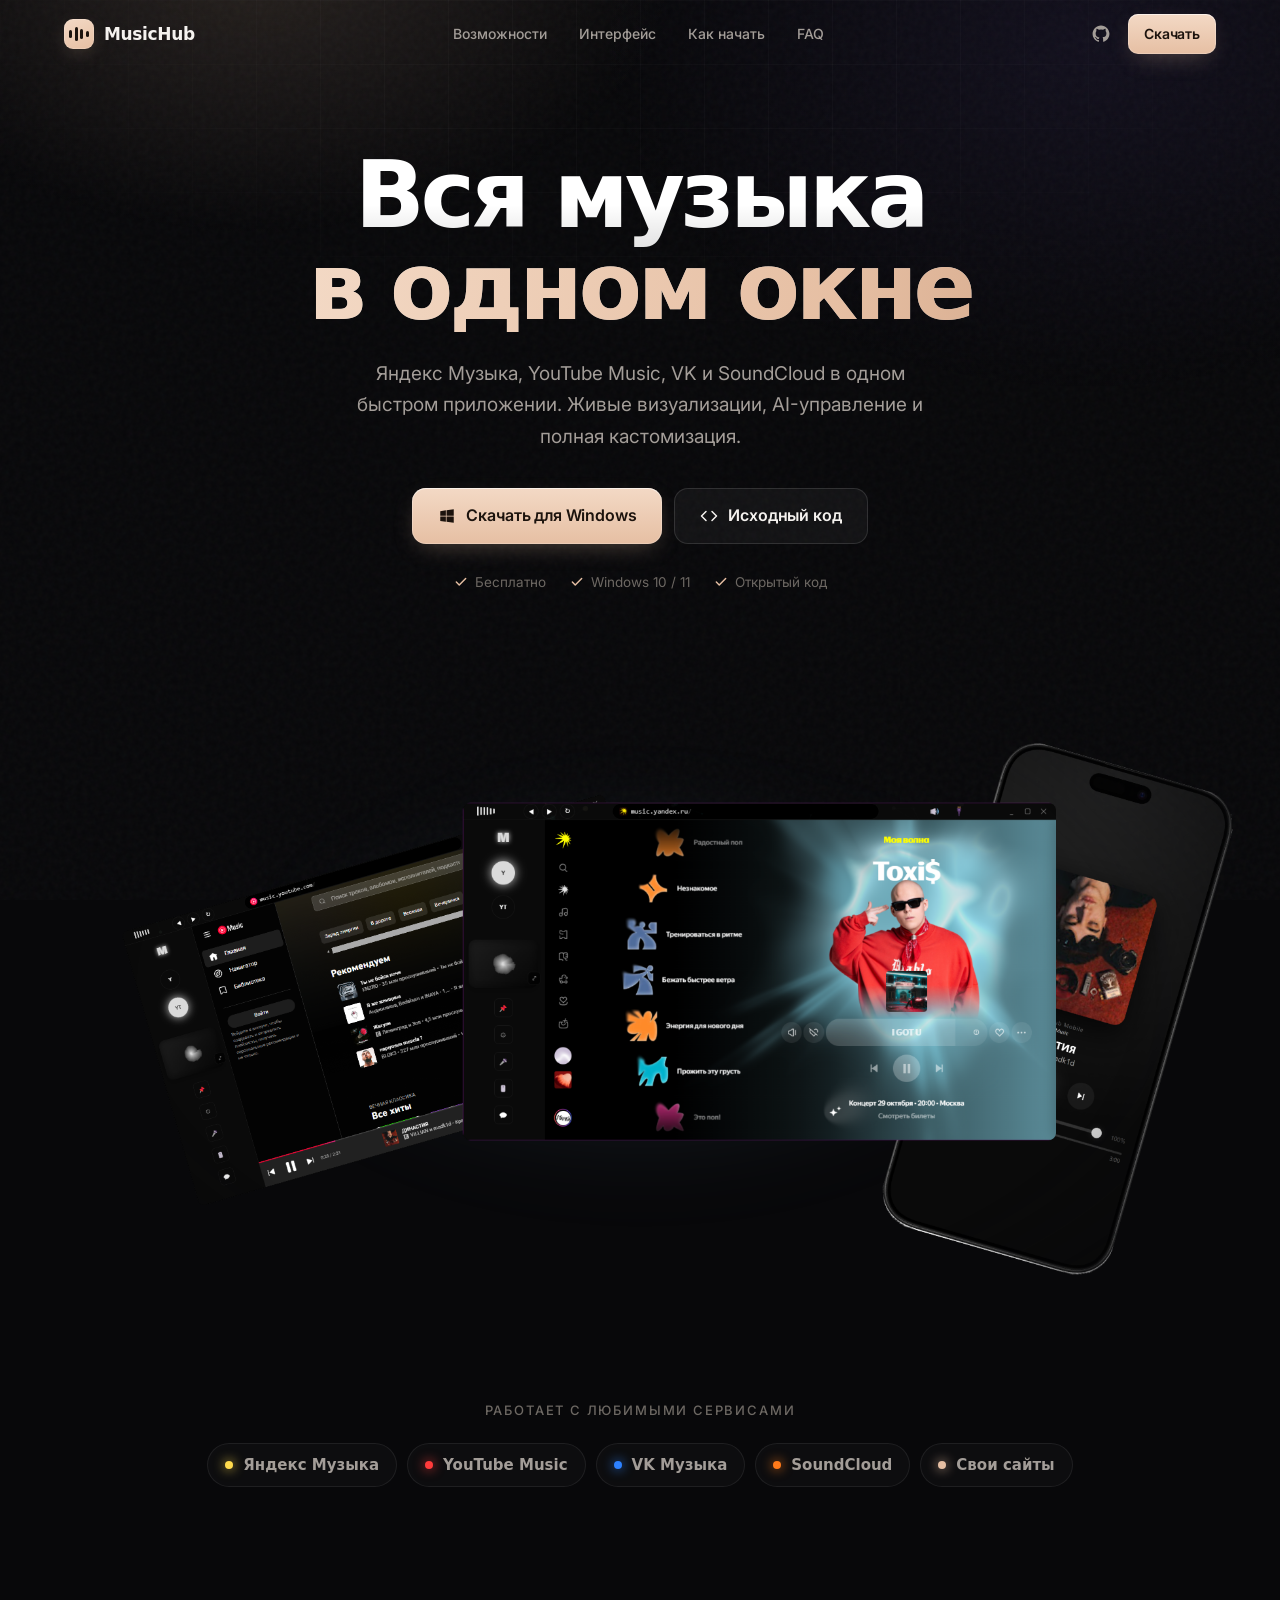
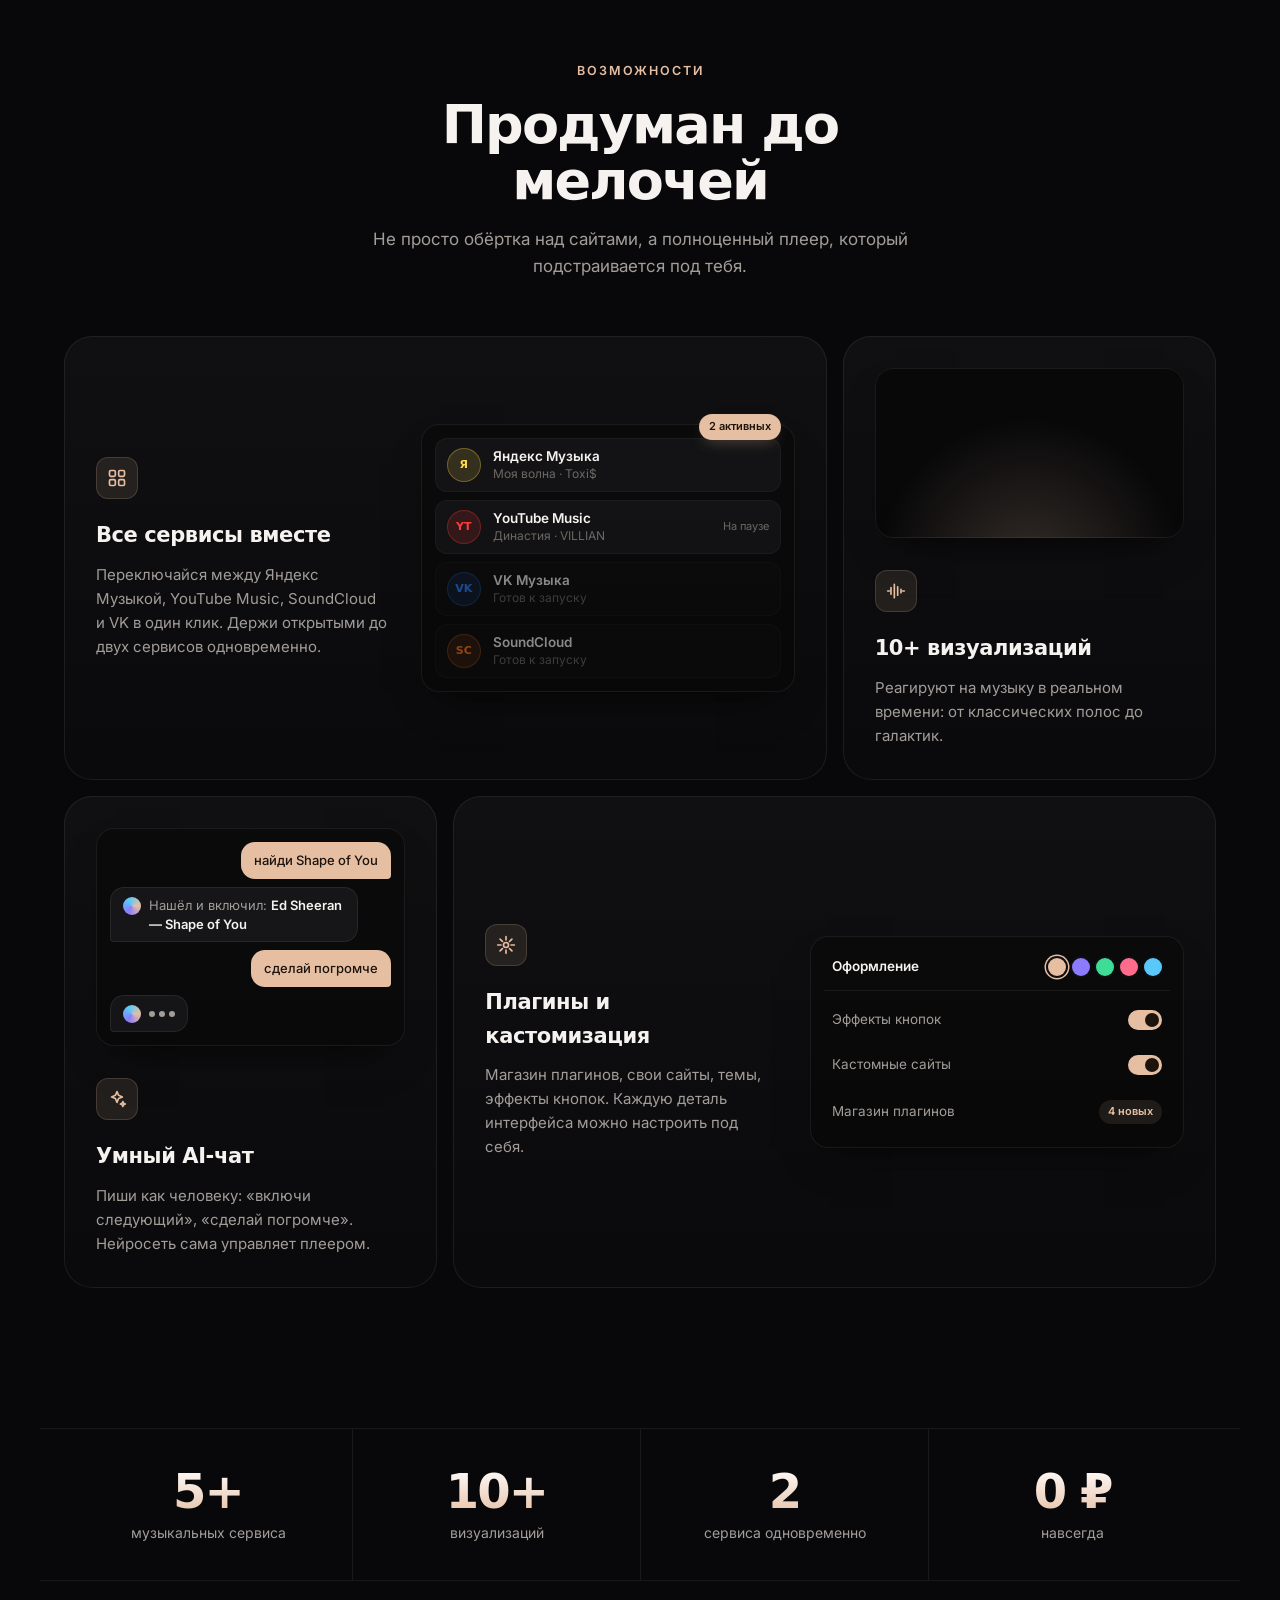
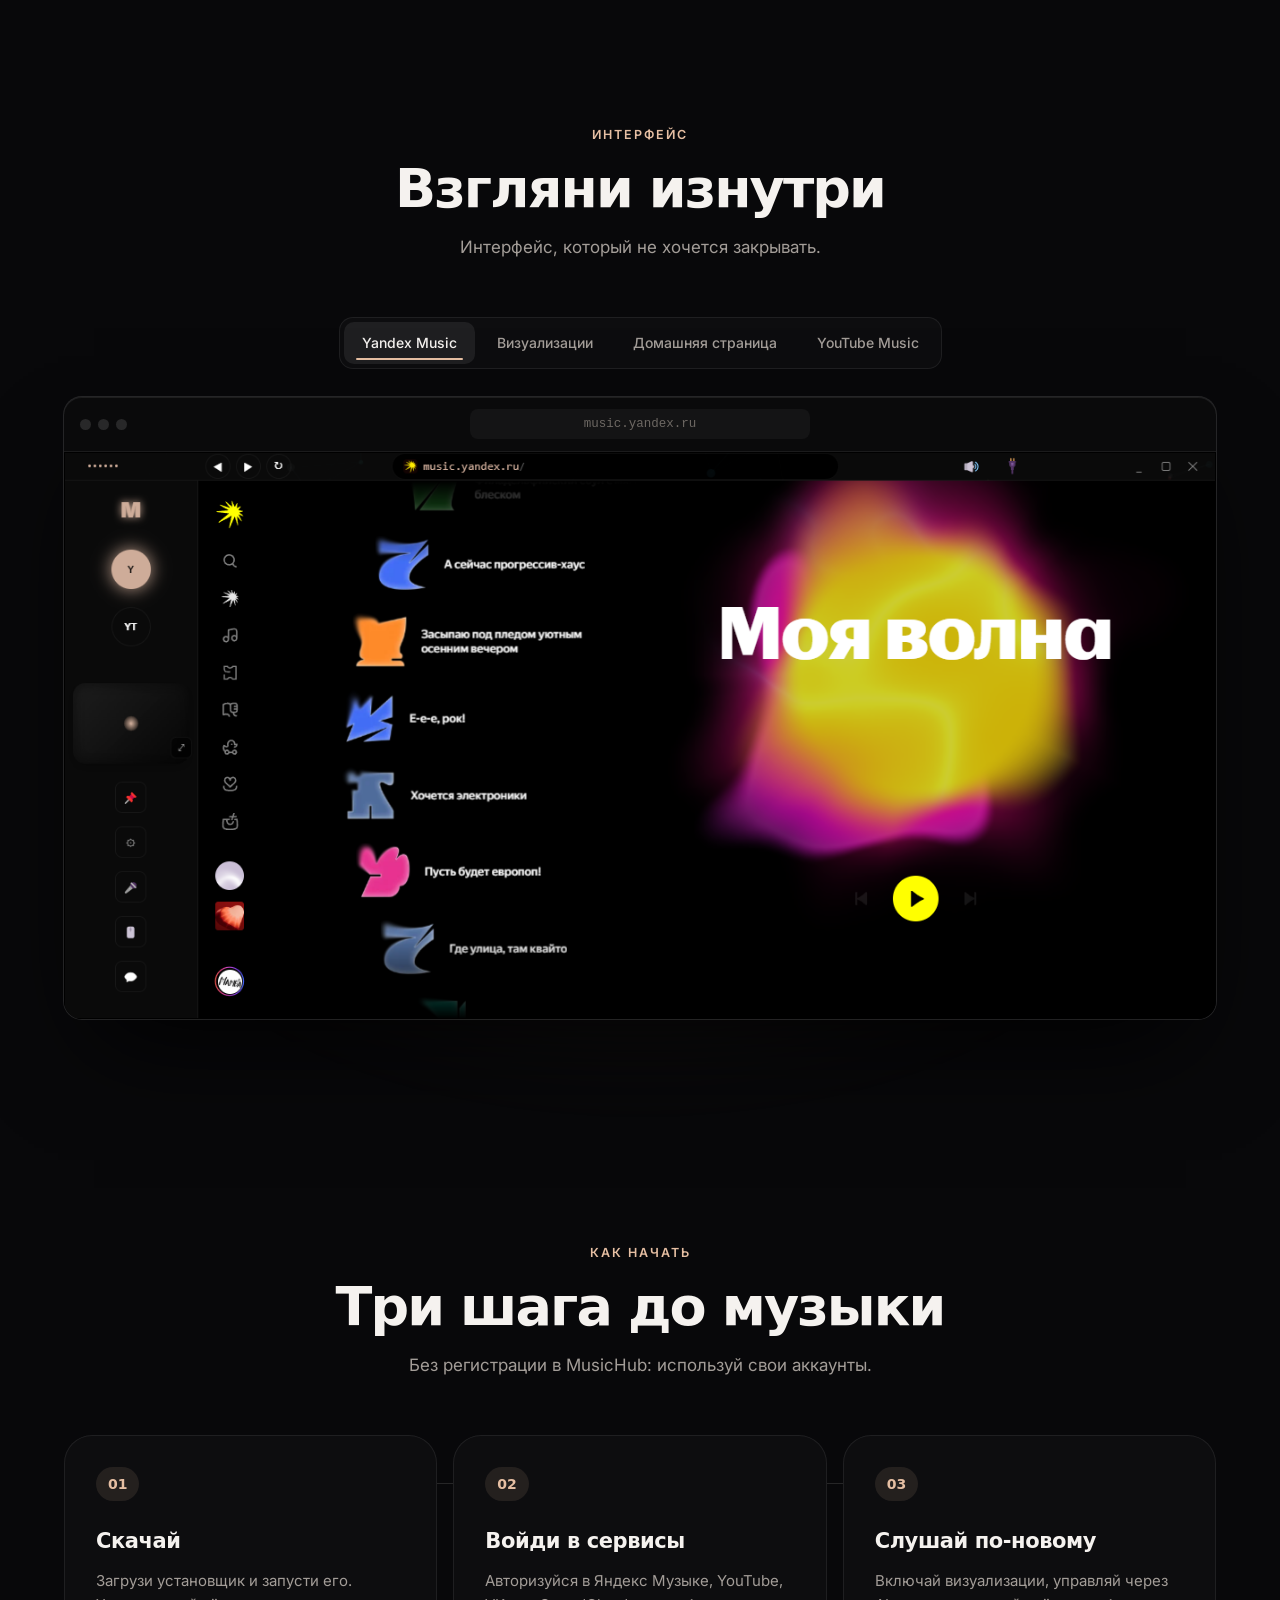
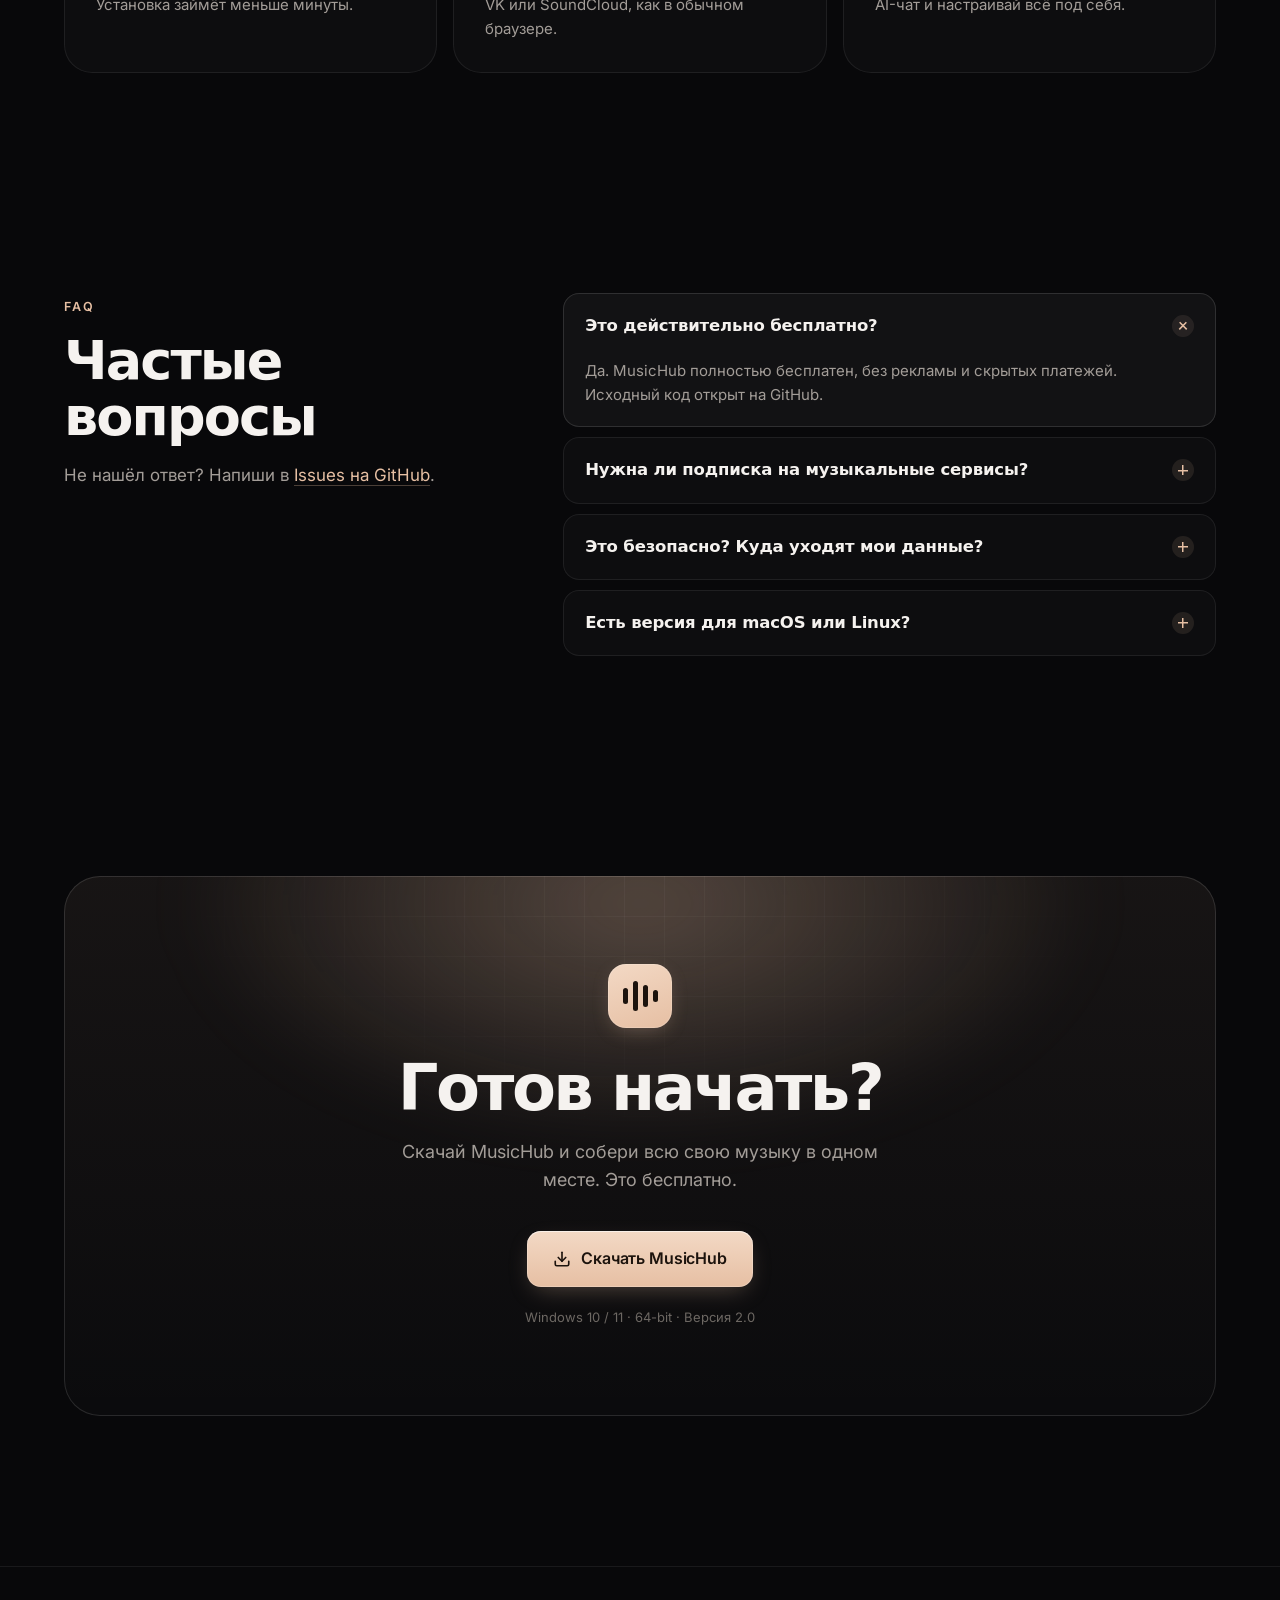
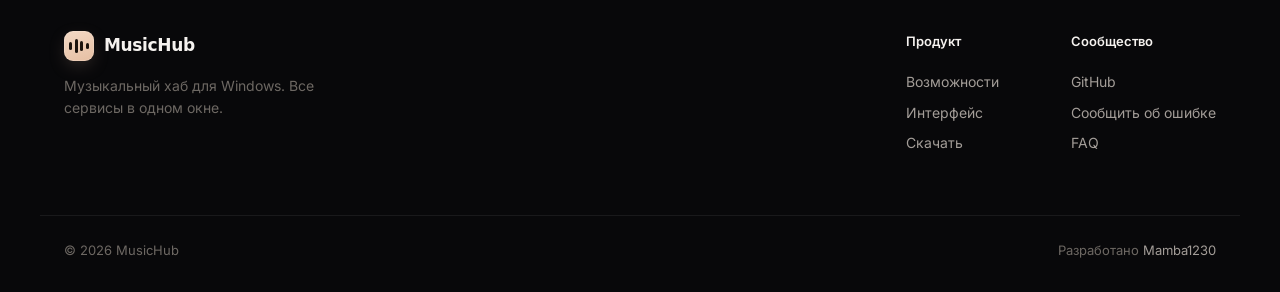
==== commit e9fa4dcf: "Update index.html" ====
--- a/index.html
+++ b/index.html
@@ -2,7 +2,7 @@
 <html lang="ru">
 <head>
     <meta charset="UTF-8">
-
+    
     <!-- Yandex.Metrika counter -->
 <script type="text/javascript">
     (function(m,e,t,r,i,k,a){
--- a/style.css
+++ b/style.css
@@ -1,333 +1,901 @@
-* {
-    margin: 0;
-    padding: 0;
-    box-sizing: border-box;
-}
+/* =========================================================
+   MusicHub — Landing
+   ========================================================= */
 
 :root {
-    --bg-color: #0a0a0a;
-    --card-bg: #1a1a1a;
-    --text-main: #ffffff;
-    --text-muted: #a0a0a0;
-    --accent: #1DB954;
-    --accent-hover: #1ed760;
-    --border: #2a2a2a;
-}
+    --bg: #08080a;
+    --bg-elev: #0e0e11;
+    --surface: rgba(255, 255, 255, 0.025);
+    --surface-2: rgba(255, 255, 255, 0.045);
+    --border: rgba(255, 255, 255, 0.07);
+    --border-strong: rgba(255, 255, 255, 0.12);
+
+    --text: #f5f2ef;
+    --muted: #a39d98;
+    --dim: #6d6863;
+
+    --accent: #e6bfa3;
+    --accent-2: #f3d9c5;
+    --accent-ink: #1c130d;
+    --accent-glow: rgba(230, 191, 163, 0.35);
+    --accent-soft: rgba(230, 191, 163, 0.1);
+
+    --font-head: 'Manrope', system-ui, sans-serif;
+    --font-body: 'Inter', system-ui, sans-serif;
+
+    --radius: 20px;
+    --radius-lg: 28px;
+    --ease: cubic-bezier(0.16, 1, 0.3, 1);
+    --container: 1200px;
+}
+
+*, *::before, *::after { margin: 0; padding: 0; box-sizing: border-box; }
+
+html { -webkit-text-size-adjust: 100%; }
 
 body {
-    font-family: 'Inter', sans-serif;
-    background-color: var(--bg-color);
-    color: var(--text-main);
+    font-family: var(--font-body);
+    background: var(--bg);
+    color: var(--text);
     line-height: 1.6;
+    font-size: 16px;
     overflow-x: hidden;
-}
-
-a {
-    text-decoration: none;
-    color: inherit;
-}
-
-.navbar {
-    display: flex;
-    justify-content: space-between;
-    align-items: center;
-    padding: 20px 5%;
-    position: fixed;
-    top: 0;
+    -webkit-font-smoothing: antialiased;
+    -moz-osx-font-smoothing: grayscale;
+    text-rendering: optimizeLegibility;
+}
+
+img { display: block; max-width: 100%; height: auto; }
+a { color: inherit; text-decoration: none; }
+button { font: inherit; color: inherit; background: none; border: 0; cursor: pointer; }
+ul, ol { list-style: none; }
+
+::selection { background: var(--accent); color: var(--accent-ink); }
+
+:focus-visible {
+    outline: 2px solid var(--accent);
+    outline-offset: 3px;
+    border-radius: 8px;
+}
+
+.container {
     width: 100%;
-    background: rgba(10, 10, 10, 0.8);
-    backdrop-filter: blur(10px);
-    z-index: 1000;
+    max-width: var(--container);
+    margin: 0 auto;
+    padding: 0 24px;
+}
+
+/* ---------- Background ---------- */
+
+.bg-grid {
+    position: fixed; inset: 0; z-index: -3; pointer-events: none;
+    background-image:
+        linear-gradient(rgba(255,255,255,0.025) 1px, transparent 1px),
+        linear-gradient(90deg, rgba(255,255,255,0.025) 1px, transparent 1px);
+    background-size: 64px 64px;
+    mask-image: radial-gradient(ellipse 80% 60% at 50% 0%, #000 30%, transparent 75%);
+    -webkit-mask-image: radial-gradient(ellipse 80% 60% at 50% 0%, #000 30%, transparent 75%);
+}
+
+.bg-aurora {
+    position: fixed; inset: 0; z-index: -2; pointer-events: none;
+    background:
+        radial-gradient(600px 400px at 20% -5%, rgba(230, 191, 163, 0.14), transparent 70%),
+        radial-gradient(700px 500px at 85% 5%, rgba(140, 110, 255, 0.08), transparent 70%);
+}
+
+.bg-noise {
+    position: fixed; inset: 0; z-index: -1; pointer-events: none;
+    opacity: 0.035;
+    background-image: url("data:image/svg+xml,%3Csvg viewBox='0 0 200 200' xmlns='http://www.w3.org/2000/svg'%3E%3Cfilter id='n'%3E%3CfeTurbulence type='fractalNoise' baseFrequency='0.8' numOctaves='3' stitchTiles='stitch'/%3E%3C/filter%3E%3Crect width='100%25' height='100%25' filter='url(%23n)'/%3E%3C/svg%3E");
+}
+
+/* ---------- Logo ---------- */
+
+.logo {
+    display: inline-flex; align-items: center; gap: 10px;
+    font-family: var(--font-head); font-weight: 800; font-size: 17px;
+    letter-spacing: -0.02em;
+}
+
+.logo-mark {
+    width: 30px; height: 30px;
+    display: inline-flex; align-items: center; justify-content: center; gap: 2.5px;
+    border-radius: 9px;
+    background: linear-gradient(160deg, var(--accent-2), var(--accent));
+    box-shadow: 0 0 0 1px rgba(255,255,255,0.15) inset, 0 6px 20px -6px var(--accent-glow);
+}
+.logo-mark i {
+    width: 3px; border-radius: 2px; background: var(--accent-ink);
+    animation: eq 1.2s ease-in-out infinite;
+}
+.logo-mark i:nth-child(1) { height: 8px;  animation-delay: -0.2s; }
+.logo-mark i:nth-child(2) { height: 14px; animation-delay: -0.6s; }
+.logo-mark i:nth-child(3) { height: 10px; animation-delay: -0.4s; }
+.logo-mark i:nth-child(4) { height: 6px;  animation-delay: -0.9s; }
+
+.logo-mark-lg { width: 64px; height: 64px; border-radius: 18px; gap: 5px; margin-bottom: 28px; }
+.logo-mark-lg i { width: 5px; border-radius: 3px; }
+.logo-mark-lg i:nth-child(1) { height: 16px; }
+.logo-mark-lg i:nth-child(2) { height: 30px; }
+.logo-mark-lg i:nth-child(3) { height: 22px; }
+.logo-mark-lg i:nth-child(4) { height: 12px; }
+
+@keyframes eq {
+    0%, 100% { transform: scaleY(1); }
+    50% { transform: scaleY(0.45); }
+}
+
+/* ---------- Nav ---------- */
+
+.nav {
+    position: fixed; top: 0; left: 0; right: 0; z-index: 100;
+    padding: 14px 0;
+    transition: background 0.4s var(--ease), border-color 0.4s, padding 0.4s var(--ease);
+    border-bottom: 1px solid transparent;
+}
+.nav.is-scrolled {
+    background: rgba(8, 8, 10, 0.72);
+    backdrop-filter: blur(18px) saturate(160%);
+    -webkit-backdrop-filter: blur(18px) saturate(160%);
+    border-bottom-color: var(--border);
+    padding: 10px 0;
+}
+
+.nav-inner {
+    max-width: var(--container); margin: 0 auto; padding: 0 24px;
+    display: flex; align-items: center; justify-content: space-between; gap: 24px;
+}
+
+.nav-links { display: flex; gap: 4px; }
+.nav-links a {
+    font-size: 14px; font-weight: 500; color: var(--muted);
+    padding: 8px 14px; border-radius: 10px;
+    transition: color 0.2s, background 0.2s;
+}
+.nav-links a:hover { color: var(--text); background: var(--surface-2); }
+
+.nav-actions { display: flex; align-items: center; gap: 8px; }
+
+.nav-icon {
+    width: 38px; height: 38px; display: grid; place-items: center;
+    border-radius: 10px; color: var(--muted);
+    transition: color 0.2s, background 0.2s;
+}
+.nav-icon:hover { color: var(--text); background: var(--surface-2); }
+
+.burger { display: none; width: 40px; height: 40px; border-radius: 10px; position: relative; }
+.burger span {
+    position: absolute; left: 11px; right: 11px; height: 1.5px; background: var(--text);
+    transition: transform 0.3s var(--ease), top 0.3s var(--ease);
+}
+.burger span:nth-child(1) { top: 16px; }
+.burger span:nth-child(2) { top: 23px; }
+.nav.is-open .burger span:nth-child(1) { top: 19.5px; transform: rotate(45deg); }
+.nav.is-open .burger span:nth-child(2) { top: 19.5px; transform: rotate(-45deg); }
+
+/* ---------- Buttons ---------- */
+
+.btn {
+    position: relative;
+    display: inline-flex; align-items: center; justify-content: center; gap: 10px;
+    padding: 12px 22px;
+    border-radius: 12px;
+    font-size: 15px; font-weight: 600; letter-spacing: -0.01em;
+    white-space: nowrap;
+    transition: transform 0.25s var(--ease), box-shadow 0.25s var(--ease), background 0.25s, border-color 0.25s;
+    overflow: hidden;
+}
+.btn:active { transform: translateY(0) scale(0.98); }
+
+.btn-sm { padding: 9px 16px; font-size: 14px; border-radius: 10px; }
+.btn-lg { padding: 15px 26px; font-size: 16px; border-radius: 14px; }
+
+.btn-primary {
+    color: var(--accent-ink);
+    background: linear-gradient(180deg, var(--accent-2), var(--accent));
+    box-shadow:
+        0 0 0 1px rgba(255,255,255,0.2) inset,
+        0 1px 0 rgba(255,255,255,0.5) inset,
+        0 8px 24px -8px var(--accent-glow);
+}
+.btn-primary:hover {
+    transform: translateY(-2px);
+    box-shadow:
+        0 0 0 1px rgba(255,255,255,0.25) inset,
+        0 1px 0 rgba(255,255,255,0.6) inset,
+        0 14px 36px -8px rgba(230, 191, 163, 0.55);
+}
+
+.btn-ghost {
+    color: var(--text);
+    background: var(--surface-2);
+    box-shadow: 0 0 0 1px var(--border-strong) inset;
+}
+.btn-ghost:hover {
+    transform: translateY(-2px);
+    background: rgba(255,255,255,0.07);
+    box-shadow: 0 0 0 1px rgba(255,255,255,0.2) inset;
+}
+
+.btn-shine::after {
+    content: ''; position: absolute; top: 0; left: -120%; width: 60%; height: 100%;
+    background: linear-gradient(100deg, transparent, rgba(255,255,255,0.55), transparent);
+    transform: skewX(-20deg);
+    animation: shine 4s var(--ease) infinite;
+}
+@keyframes shine {
+    0%, 60% { left: -120%; }
+    100% { left: 160%; }
+}
+
+/* ---------- Hero ---------- */
+
+.hero {
+    position: relative;
+    padding: 150px 0 40px;
+    text-align: center;
+}
+
+.hero-inner { display: flex; flex-direction: column; align-items: center; }
+
+.pill {
+    display: inline-flex; align-items: center; gap: 10px;
+    padding: 5px 14px 5px 5px;
+    border-radius: 100px;
+    background: var(--surface-2);
+    box-shadow: 0 0 0 1px var(--border-strong) inset;
+    font-size: 13px; font-weight: 500; color: var(--muted);
+    margin-bottom: 28px;
+    transition: color 0.2s, background 0.2s;
+}
+.pill:hover { color: var(--text); background: rgba(255,255,255,0.07); }
+.pill svg { transition: transform 0.25s var(--ease); }
+.pill:hover svg { transform: translateX(3px); }
+.pill-tag {
+    padding: 3px 10px; border-radius: 100px;
+    background: var(--accent-soft); color: var(--accent);
+    font-weight: 600; font-size: 12px;
+    box-shadow: 0 0 0 1px rgba(230,191,163,0.25) inset;
+}
+
+.hero-title {
+    font-family: var(--font-head);
+    font-weight: 800;
+    font-size: clamp(44px, 7.5vw, 92px);
+    line-height: 1;
+    letter-spacing: -0.045em;
+    margin-bottom: 24px;
+    background: linear-gradient(180deg, #fff 30%, rgba(255,255,255,0.65));
+    -webkit-background-clip: text; background-clip: text;
+    -webkit-text-fill-color: transparent;
+}
+
+.accent-text {
+    background: linear-gradient(100deg, var(--accent-2) 0%, var(--accent) 40%, #c99a7c 70%, var(--accent-2) 100%);
+    background-size: 200% auto;
+    -webkit-background-clip: text; background-clip: text;
+    -webkit-text-fill-color: transparent;
+    animation: gradient-move 8s linear infinite;
+}
+@keyframes gradient-move { to { background-position: 200% center; } }
+
+.hero-sub {
+    font-size: clamp(16px, 1.6vw, 19px);
+    color: var(--muted);
+    max-width: 580px;
+    margin-bottom: 36px;
+    line-height: 1.65;
+}
+
+.hero-actions { display: flex; gap: 12px; flex-wrap: wrap; justify-content: center; }
+
+.hero-meta {
+    display: flex; gap: 24px; flex-wrap: wrap; justify-content: center;
+    margin-top: 28px;
+    font-size: 13.5px; color: var(--dim);
+}
+.hero-meta li { display: inline-flex; align-items: center; gap: 7px; }
+.hero-meta svg { color: var(--accent); }
+
+.hero-visual {
+    position: relative;
+    max-width: 1320px;
+    margin: 40px auto 0;
+    padding: 0 12px;
+}
+.hero-visual img {
+    position: relative; z-index: 1;
+    width: 100%;
+    mask-image: radial-gradient(ellipse 70% 75% at 50% 50%, #000 55%, transparent 100%);
+    -webkit-mask-image: radial-gradient(ellipse 70% 75% at 50% 50%, #000 55%, transparent 100%);
+}
+.hero-halo {
+    position: absolute; z-index: 0;
+    left: 50%; top: 50%;
+    width: 60%; height: 55%;
+    transform: translate(-50%, -50%);
+    background: radial-gradient(closest-side, rgba(230,191,163,0.22), rgba(120,170,200,0.1) 50%, transparent);
+    filter: blur(40px);
+    animation: halo 9s ease-in-out infinite;
+}
+@keyframes halo {
+    0%, 100% { opacity: 0.8; transform: translate(-50%, -50%) scale(1); }
+    50% { opacity: 1; transform: translate(-50%, -50%) scale(1.08); }
+}
+
+/* ---------- Services strip ---------- */
+
+.services { padding: 20px 0 60px; }
+.services-label {
+    text-align: center; font-size: 13px; color: var(--dim);
+    text-transform: uppercase; letter-spacing: 0.14em; font-weight: 500;
+    margin-bottom: 22px;
+}
+.services-list {
+    display: flex; flex-wrap: wrap; justify-content: center; gap: 10px;
+}
+.services-list li {
+    display: inline-flex; align-items: center; gap: 10px;
+    padding: 10px 18px; border-radius: 100px;
+    background: var(--surface);
+    box-shadow: 0 0 0 1px var(--border) inset;
+    font-family: var(--font-head); font-weight: 600; font-size: 15px;
+    color: var(--muted);
+    transition: color 0.2s, box-shadow 0.2s;
+}
+.services-list li:hover { color: var(--text); box-shadow: 0 0 0 1px var(--border-strong) inset; }
+.svc-dot {
+    width: 8px; height: 8px; border-radius: 50%;
+    background: var(--c); box-shadow: 0 0 12px var(--c);
+}
+
+/* ---------- Sections ---------- */
+
+.section { padding: 110px 0; position: relative; }
+
+.section-head { text-align: center; max-width: 640px; margin: 0 auto 56px; }
+.section-head-left { text-align: left; margin: 0; }
+
+.eyebrow {
+    display: inline-block;
+    font-size: 12.5px; font-weight: 600;
+    text-transform: uppercase; letter-spacing: 0.16em;
+    color: var(--accent);
+    margin-bottom: 16px;
+}
+
+.section-head h2 {
+    font-family: var(--font-head);
+    font-weight: 800;
+    font-size: clamp(32px, 4.5vw, 54px);
+    line-height: 1.05;
+    letter-spacing: -0.035em;
+    margin-bottom: 16px;
+}
+.section-head p { color: var(--muted); font-size: 17px; }
+
+.link { color: var(--accent); border-bottom: 1px solid rgba(230,191,163,0.3); transition: border-color 0.2s; }
+.link:hover { border-color: var(--accent); }
+
+/* ---------- Bento ---------- */
+
+.bento {
+    display: grid;
+    grid-template-columns: repeat(3, 1fr);
+    gap: 16px;
+}
+
+.card {
+    --mx: 50%; --my: 50%;
+    position: relative;
+    display: flex; flex-direction: column; justify-content: space-between; gap: 32px;
+    padding: 32px;
+    border-radius: var(--radius-lg);
+    background: linear-gradient(180deg, rgba(255,255,255,0.035), rgba(255,255,255,0.012));
+    box-shadow: 0 0 0 1px var(--border) inset;
+    overflow: hidden;
+    isolation: isolate;
+    transition: box-shadow 0.3s, transform 0.4s var(--ease);
+}
+.card::before {
+    content: ''; position: absolute; inset: 0; z-index: -1;
+    background: radial-gradient(400px circle at var(--mx) var(--my), rgba(230,191,163,0.09), transparent 45%);
+    opacity: 0; transition: opacity 0.3s;
+}
+.card:hover { box-shadow: 0 0 0 1px var(--border-strong) inset; }
+.card:hover::before { opacity: 1; }
+
+.card-span-2 {
+    grid-column: span 2;
+    flex-direction: row; align-items: center;
+}
+.card-span-2 .card-text { flex: 1 1 44%; }
+.card-span-2 .mock { flex: 1 1 56%; }
+
+.card-icon {
+    width: 42px; height: 42px; display: grid; place-items: center;
+    border-radius: 12px;
+    color: var(--accent);
+    background: var(--accent-soft);
+    box-shadow: 0 0 0 1px rgba(230,191,163,0.18) inset;
+    margin-bottom: 20px;
+}
+.card h3 {
+    font-family: var(--font-head); font-weight: 700;
+    font-size: 21px; letter-spacing: -0.02em;
+    margin-bottom: 10px;
+}
+.card p { color: var(--muted); font-size: 15px; line-height: 1.6; }
+
+/* Mock: shared */
+.mock {
+    position: relative;
+    border-radius: 18px;
+    background: rgba(0,0,0,0.35);
+    box-shadow: 0 0 0 1px var(--border) inset, 0 20px 40px -20px rgba(0,0,0,0.8);
+    padding: 14px;
+}
+
+/* Mock: services */
+.mock-services { display: flex; flex-direction: column; gap: 8px; }
+.svc-row {
+    display: flex; align-items: center; gap: 12px;
+    padding: 10px 12px; border-radius: 12px;
+    background: rgba(255,255,255,0.02);
+    box-shadow: 0 0 0 1px rgba(255,255,255,0.04) inset;
+    opacity: 0.55;
+    transition: opacity 0.3s;
+}
+.svc-row.is-active { opacity: 1; background: rgba(255,255,255,0.04); }
+.card:hover .svc-row { opacity: 1; }
+.svc-ico {
+    width: 34px; height: 34px; flex-shrink: 0;
+    display: grid; place-items: center;
+    border-radius: 50%;
+    font-size: 11px; font-weight: 700; font-family: var(--font-head);
+    color: var(--c);
+    background: color-mix(in srgb, var(--c) 14%, transparent);
+    box-shadow: 0 0 0 1px color-mix(in srgb, var(--c) 30%, transparent) inset;
+}
+.svc-info { flex: 1; min-width: 0; display: flex; flex-direction: column; line-height: 1.3; }
+.svc-info b { font-size: 13.5px; font-weight: 600; }
+.svc-info small { font-size: 12px; color: var(--dim); white-space: nowrap; overflow: hidden; text-overflow: ellipsis; }
+.svc-status { font-size: 11px; color: var(--dim); }
+.svc-badge {
+    position: absolute; top: -10px; right: 14px;
+    padding: 4px 10px; border-radius: 100px;
+    font-size: 11px; font-weight: 600;
+    color: var(--accent-ink); background: var(--accent);
+    box-shadow: 0 6px 16px -6px var(--accent-glow);
+}
+
+.eq { display: inline-flex; align-items: flex-end; gap: 2px; height: 16px; }
+.eq i {
+    width: 3px; border-radius: 2px; background: var(--accent);
+    animation: eqbar 1s ease-in-out infinite;
+}
+.eq i:nth-child(1) { animation-delay: -0.3s; }
+.eq i:nth-child(2) { animation-delay: -0.7s; }
+.eq i:nth-child(3) { animation-delay: -0.1s; }
+.eq i:nth-child(4) { animation-delay: -0.5s; }
+@keyframes eqbar {
+    0%, 100% { height: 4px; }
+    50% { height: 16px; }
+}
+
+/* Mock: visualizer */
+.mock-viz {
+    height: 170px;
+    display: flex; align-items: center; justify-content: center;
+    overflow: hidden;
+    background: radial-gradient(circle at 50% 120%, rgba(230,191,163,0.2), transparent 60%), rgba(0,0,0,0.4);
+}
+.viz-bars { display: flex; align-items: center; gap: 4px; height: 100%; }
+.viz-bars i {
+    width: 5px; border-radius: 3px;
+    background: linear-gradient(180deg, var(--accent-2), rgba(230,191,163,0.25));
+    animation: viz 1.4s ease-in-out infinite;
+}
+.viz-bars i:nth-child(odd) { animation-duration: 1.1s; }
+.viz-bars i:nth-child(3n) { animation-duration: 1.7s; }
+.viz-bars i:nth-child(1)  { animation-delay: -0.1s; }
+.viz-bars i:nth-child(2)  { animation-delay: -0.5s; }
+.viz-bars i:nth-child(3)  { animation-delay: -0.9s; }
+.viz-bars i:nth-child(4)  { animation-delay: -0.3s; }
+.viz-bars i:nth-child(5)  { animation-delay: -1.2s; }
+.viz-bars i:nth-child(6)  { animation-delay: -0.7s; }
+.viz-bars i:nth-child(7)  { animation-delay: -0.2s; }
+.viz-bars i:nth-child(8)  { animation-delay: -1.0s; }
+.viz-bars i:nth-child(9)  { animation-delay: -0.4s; }
+.viz-bars i:nth-child(10) { animation-delay: -0.8s; }
+.viz-bars i:nth-child(11) { animation-delay: -0.15s; }
+.viz-bars i:nth-child(12) { animation-delay: -0.6s; }
+.viz-bars i:nth-child(13) { animation-delay: -1.1s; }
+.viz-bars i:nth-child(14) { animation-delay: -0.35s; }
+.viz-bars i:nth-child(15) { animation-delay: -0.85s; }
+.viz-bars i:nth-child(16) { animation-delay: -0.25s; }
+.viz-bars i:nth-child(17) { animation-delay: -1.3s; }
+.viz-bars i:nth-child(18) { animation-delay: -0.55s; }
+.viz-bars i:nth-child(19) { animation-delay: -0.95s; }
+.viz-bars i:nth-child(20) { animation-delay: -0.45s; }
+@keyframes viz {
+    0%, 100% { height: 12%; }
+    50% { height: 80%; }
+}
+
+/* Mock: chat */
+.mock-chat { display: flex; flex-direction: column; gap: 8px; font-size: 13px; }
+.msg { padding: 9px 13px; border-radius: 14px; max-width: 88%; line-height: 1.45; }
+.msg-user {
+    align-self: flex-end;
+    background: var(--accent); color: var(--accent-ink); font-weight: 500;
+    border-bottom-right-radius: 4px;
+}
+.msg-bot {
+    align-self: flex-start;
+    display: flex; gap: 8px; align-items: flex-start;
+    background: rgba(255,255,255,0.05);
+    box-shadow: 0 0 0 1px var(--border) inset;
+    color: var(--muted);
+    border-bottom-left-radius: 4px;
+}
+.msg-bot b { color: var(--text); font-weight: 600; }
+.bot-ava {
+    width: 18px; height: 18px; flex-shrink: 0; margin-top: 1px;
+    border-radius: 50%;
+    background: conic-gradient(from 90deg, var(--accent), #8b7bff, #5ac8fa, var(--accent));
+}
+.typing { align-items: center; }
+.dots { display: inline-flex; gap: 4px; padding: 4px 0; }
+.dots i {
+    width: 6px; height: 6px; border-radius: 50%; background: var(--muted);
+    animation: dot 1.2s ease-in-out infinite;
+}
+.dots i:nth-child(2) { animation-delay: 0.15s; }
+.dots i:nth-child(3) { animation-delay: 0.3s; }
+@keyframes dot {
+    0%, 60%, 100% { opacity: 0.3; transform: translateY(0); }
+    30% { opacity: 1; transform: translateY(-3px); }
+}
+
+/* Mock: settings */
+.mock-settings { display: flex; flex-direction: column; gap: 4px; font-size: 13.5px; }
+.set-head {
+    display: flex; align-items: center; justify-content: space-between;
+    padding: 6px 8px 12px;
     border-bottom: 1px solid var(--border);
-}
-
-.logo {
-    font-size: 24px;
-    font-weight: 800;
-    display: flex;
-    align-items: center;
-    gap: 10px;
-}
-
-.logo-icon {
-    font-size: 28px;
+    margin-bottom: 4px;
+    font-weight: 600;
+}
+.swatches { display: flex; gap: 6px; }
+.swatches i {
+    width: 18px; height: 18px; border-radius: 50%;
+    background: var(--c);
+    box-shadow: 0 0 0 2px var(--bg-elev);
+    transition: transform 0.2s;
+}
+.swatches i.on { box-shadow: 0 0 0 2px var(--bg-elev), 0 0 0 3.5px var(--c); }
+.card:hover .swatches i:hover { transform: scale(1.15); }
+.set-row {
+    display: flex; align-items: center; justify-content: space-between;
+    padding: 10px 8px; border-radius: 10px; color: var(--muted);
+}
+.set-row:hover { background: rgba(255,255,255,0.03); color: var(--text); }
+.toggle {
+    width: 34px; height: 20px; border-radius: 20px; position: relative;
+    background: rgba(255,255,255,0.1);
+    transition: background 0.25s;
+}
+.toggle::after {
+    content: ''; position: absolute; top: 3px; left: 3px;
+    width: 14px; height: 14px; border-radius: 50%; background: #fff;
+    transition: transform 0.3s var(--ease);
+}
+.toggle.on { background: var(--accent); }
+.toggle.on::after { transform: translateX(14px); background: var(--accent-ink); }
+.set-chip {
+    font-size: 11px; font-weight: 600; padding: 3px 9px; border-radius: 100px;
+    color: var(--accent); background: var(--accent-soft);
+}
+
+/* ---------- Stats ---------- */
+
+.stats { padding: 30px 0; }
+.stats-grid {
+    display: grid; grid-template-columns: repeat(4, 1fr);
+    border-top: 1px solid var(--border);
+    border-bottom: 1px solid var(--border);
+}
+.stat {
+    padding: 36px 24px;
+    display: flex; flex-direction: column; gap: 4px;
+    text-align: center;
+}
+.stat + .stat { border-left: 1px solid var(--border); }
+.stat b {
+    font-family: var(--font-head); font-weight: 800;
+    font-size: clamp(34px, 4vw, 48px); letter-spacing: -0.04em; line-height: 1.1;
+    background: linear-gradient(180deg, #fff, var(--accent));
+    -webkit-background-clip: text; background-clip: text;
+    -webkit-text-fill-color: transparent;
+}
+.stat span { color: var(--muted); font-size: 14px; }
+
+/* ---------- Gallery ---------- */
+
+.gallery { position: relative; --dur: 6000ms; }
+
+.tabs {
+    display: flex; justify-content: center; gap: 4px;
+    width: fit-content; margin: 0 auto 28px;
+    padding: 5px; border-radius: 14px;
+    background: var(--surface);
+    box-shadow: 0 0 0 1px var(--border) inset;
+    max-width: 100%;
+    overflow-x: auto;
+    scrollbar-width: none;
+}
+.tabs::-webkit-scrollbar { display: none; }
+
+.tab {
+    position: relative; overflow: hidden;
+    padding: 10px 18px; border-radius: 10px;
+    font-size: 14px; font-weight: 500; color: var(--muted);
+    white-space: nowrap;
+    transition: color 0.2s, background 0.2s;
+}
+.tab:hover { color: var(--text); }
+.tab.is-active { color: var(--text); background: rgba(255,255,255,0.07); }
+.tab-progress {
+    position: absolute; left: 12px; right: 12px; bottom: 4px; height: 2px;
+    border-radius: 2px; background: var(--accent);
+    transform: scaleX(0); transform-origin: left;
+}
+.tab.is-active .tab-progress { animation: progress var(--dur) linear forwards; }
+.gallery.is-paused .tab-progress { animation-play-state: paused; }
+@keyframes progress { to { transform: scaleX(1); } }
+
+.window {
+    position: relative; z-index: 1;
+    border-radius: 18px;
+    background: #050506;
+    box-shadow:
+        0 0 0 1px var(--border-strong),
+        0 1px 0 rgba(255,255,255,0.08) inset,
+        0 50px 100px -30px rgba(0,0,0,0.9);
+    overflow: hidden;
+}
+.window-bar {
+    display: flex; align-items: center; gap: 12px;
+    padding: 12px 16px;
+    border-bottom: 1px solid var(--border);
+    background: rgba(255,255,255,0.02);
+}
+.wdots, .wspacer { display: flex; gap: 7px; width: 60px; }
+.wdots i { width: 11px; height: 11px; border-radius: 50%; background: rgba(255,255,255,0.12); }
+.window-url {
+    flex: 1; max-width: 340px; margin: 0 auto;
+    text-align: center; font-size: 12.5px; color: var(--dim);
+    padding: 5px 14px; border-radius: 8px;
+    background: rgba(255,255,255,0.04);
+    font-family: ui-monospace, 'SF Mono', Menlo, monospace;
+}
+.window-body { position: relative; aspect-ratio: 1287 / 633; }
+.shot {
+    position: absolute; inset: 0; width: 100%; height: 100%; object-fit: cover;
+    opacity: 0; transform: scale(1.015);
+    transition: opacity 0.6s var(--ease), transform 0.9s var(--ease);
+}
+.shot.is-active { opacity: 1; transform: scale(1); }
+
+.window-glow {
+    position: absolute; z-index: 0;
+    left: 10%; right: 10%; bottom: -40px; height: 60%;
+    background: radial-gradient(closest-side, rgba(230,191,163,0.18), transparent);
+    filter: blur(50px);
+}
+
+/* ---------- Steps ---------- */
+
+.steps {
+    display: grid; grid-template-columns: repeat(3, 1fr); gap: 16px;
+    counter-reset: step;
+}
+.step {
+    position: relative;
+    padding: 32px;
+    border-radius: var(--radius-lg);
+    background: var(--surface);
+    box-shadow: 0 0 0 1px var(--border) inset;
+}
+.step-num {
+    display: inline-block;
+    font-family: var(--font-head); font-weight: 800; font-size: 14px;
     color: var(--accent);
-    text-shadow: 0 0 15px var(--accent);
-}
-
-.nav-links {
-    display: flex;
-    gap: 30px;
-    align-items: center;
-}
-
-.nav-links a {
-    font-size: 15px;
-    font-weight: 600;
-    color: var(--text-muted);
-    transition: color 0.2s;
-}
-
-.nav-links a:hover {
-    color: var(--text-main);
-}
-
-.btn-download {
-    background: var(--accent);
-    color: #000 !important;
-    padding: 10px 20px;
-    border-radius: 20px;
-    font-weight: 700;
-    transition: transform 0.2s, background 0.2s;
-}
-
-.btn-download:hover {
-    background: var(--accent-hover);
-    transform: translateY(-2px);
-}
-
-.hero {
-    display: flex;
-    align-items: center;
-    justify-content: space-between;
-    min-height: 100vh;
-    padding: 100px 5% 50px;
-    gap: 50px;
-    position: relative;
-    perspective: none;
-}
-
-.hero::before {
-    content: '';
-    position: absolute;
-    top: 10%;
-    left: 20%;
-    width: 400px;
-    height: 400px;
-    background: var(--accent);
-    filter: blur(150px);
-    opacity: 0.2;
-    z-index: -1;
-}
-
-.hero-content {
-    flex: 1;
-    max-width: 600px;
-}
-
-.hero h1 {
-    font-size: 64px;
-    line-height: 1.1;
-    margin-bottom: 20px;
-    font-weight: 800;
-}
-
-.gradient-text {
-    background: linear-gradient(135deg, var(--accent), #4ecdc4);
-    -webkit-background-clip: text;
-    -webkit-text-fill-color: transparent;
-}
-
-.hero p {
-    font-size: 18px;
-    color: var(--text-muted);
-    margin-bottom: 40px;
-    max-width: 500px;
-}
-
-.hero-buttons {
-    display: flex;
-    gap: 15px;
-}
-
-.btn-primary, .btn-secondary {
-    padding: 15px 30px;
-    border-radius: 12px;
-    font-size: 16px;
-    font-weight: 700;
-    transition: all 0.3s ease;
-    display: inline-block;
-}
-
-.btn-primary {
-    background: var(--accent);
-    color: #000;
-    box-shadow: 0 8px 24px rgba(29, 185, 84, 0.3);
-}
-
-.btn-primary:hover {
-    transform: translateY(-3px);
-    box-shadow: 0 12px 32px rgba(29, 185, 84, 0.4);
-}
-
-.btn-secondary {
-    background: transparent;
-    border: 1px solid var(--border);
-    color: var(--text-main);
-}
-
-.btn-secondary:hover {
-    border-color: var(--accent);
-    background: rgba(29, 185, 84, 0.1);
-}
-
-.hero-image {
-    flex: 1.2;
-    max-width: 950px;
-    display: flex;
-    justify-content: flex-end;
-}
-
-.hero-image img {
-    width: 100%;
-    height: auto;
+    padding: 6px 12px; border-radius: 100px;
+    background: var(--accent-soft);
+    margin-bottom: 24px;
+}
+.step h3 {
+    font-family: var(--font-head); font-weight: 700; font-size: 21px;
+    letter-spacing: -0.02em; margin-bottom: 10px;
+}
+.step p { color: var(--muted); font-size: 15px; }
+.step:not(:last-child)::after {
+    content: ''; position: absolute; top: 48px; right: -16px; width: 16px; height: 1px;
+    background: var(--border-strong);
+}
+
+/* ---------- FAQ ---------- */
+
+.faq-wrap {
+    display: grid; grid-template-columns: 0.8fr 1.2fr; gap: 64px; align-items: start;
+}
+.faq { display: flex; flex-direction: column; gap: 10px; }
+.faq details {
     border-radius: 16px;
-    box-shadow: 0 30px 60px rgba(0, 0, 0, 0.7); 
-    transition: box-shadow 0.3s ease;
-    transform: none !important; 
-}
-
-.hero-image img:hover {
-    box-shadow: 0 40px 80px rgba(0, 0, 0, 0.9);
-    transform: none !important;
-}
-
-.features {
-    padding: 100px 5%;
-    text-align: center;
-    background: linear-gradient(to bottom, var(--bg-color), #111);
-}
-
-.features h2 {
-    font-size: 40px;
-    margin-bottom: 60px;
-}
-
-.features-grid {
-    display: grid;
-    grid-template-columns: repeat(auto-fit, minmax(250px, 1fr));
-    gap: 30px;
-}
-
-.feature-card {
-    background: var(--card-bg);
-    border: 1px solid var(--border);
-    border-radius: 20px;
-    padding: 40px 30px;
-    text-align: left;
-    transition: transform 0.3s, border-color 0.3s;
-}
-
-.feature-card:hover {
-    transform: translateY(-10px);
-    border-color: var(--accent);
-    box-shadow: 0 10px 40px rgba(29, 185, 84, 0.1);
-}
-
-.feature-icon {
-    font-size: 40px;
-    margin-bottom: 20px;
-}
-
-.feature-card h3 {
-    font-size: 20px;
-    margin-bottom: 15px;
-}
-
-.feature-card p {
-    color: var(--text-muted);
-    font-size: 15px;
-}
-
-.screenshots {
-    padding: 100px 5%;
-    text-align: center;
-}
-
-.screenshots h2 {
-    font-size: 40px;
-    margin-bottom: 60px;
-}
-
-.screens-grid {
-    display: grid;
-    grid-template-columns: 1fr 1fr;
-    gap: 20px;
-}
-
-.screens-grid img {
-    width: 100%;
-    border-radius: 16px;
-    border: 1px solid var(--border);
-    transition: transform 0.3s, box-shadow 0.3s;
-    cursor: pointer;
-}
-
-.screens-grid img:hover {
-    transform: scale(1.02);
-    box-shadow: 0 20px 40px rgba(0,0,0,0.5);
-}
-
-.download-section {
-    padding: 100px 5%;
-    display: flex;
-    justify-content: center;
-}
-
-.download-box {
-    background: var(--card-bg);
-    border: 1px solid var(--border);
-    border-radius: 30px;
-    padding: 60px;
-    text-align: center;
-    max-width: 700px;
-    width: 100%;
-    background-image: radial-gradient(circle at top right, rgba(29, 185, 84, 0.15), transparent 50%);
-}
-
-.download-box h2 {
-    font-size: 36px;
-    margin-bottom: 15px;
-}
-
-.download-box p {
-    color: var(--text-muted);
-    margin-bottom: 40px;
-}
-
-.btn-primary.large {
-    font-size: 20px;
-    padding: 20px 40px;
-    width: 100%;
-}
-
-.system-req {
-    font-size: 13px;
-    margin-top: 20px;
-    opacity: 0.6;
-}
-
-footer {
-    text-align: center;
-    padding: 40px;
+    background: var(--surface);
+    box-shadow: 0 0 0 1px var(--border) inset;
+    transition: background 0.25s, box-shadow 0.25s;
+}
+.faq details[open] { background: var(--surface-2); box-shadow: 0 0 0 1px var(--border-strong) inset; }
+.faq summary {
+    list-style: none; cursor: pointer;
+    display: flex; align-items: center; justify-content: space-between; gap: 16px;
+    padding: 20px 22px;
+    font-family: var(--font-head); font-weight: 700; font-size: 16.5px; letter-spacing: -0.01em;
+}
+.faq summary::-webkit-details-marker { display: none; }
+.faq summary::after {
+    content: ''; flex-shrink: 0;
+    width: 22px; height: 22px; border-radius: 50%;
+    background:
+        linear-gradient(var(--accent), var(--accent)) center / 10px 1.5px no-repeat,
+        linear-gradient(var(--accent), var(--accent)) center / 1.5px 10px no-repeat,
+        var(--accent-soft);
+    transition: transform 0.3s var(--ease);
+}
+.faq details[open] summary::after { transform: rotate(45deg); }
+.faq details p { padding: 0 22px 20px; color: var(--muted); font-size: 15px; }
+
+/* ---------- CTA ---------- */
+
+.cta {
+    position: relative; overflow: hidden; isolation: isolate;
+    display: flex; flex-direction: column; align-items: center; text-align: center;
+    padding: 88px 32px;
+    border-radius: 36px;
+    background: linear-gradient(180deg, rgba(230,191,163,0.07), rgba(255,255,255,0.015));
+    box-shadow: 0 0 0 1px var(--border-strong) inset;
+}
+.cta-glow {
+    position: absolute; z-index: -1;
+    top: -40%; left: 50%; transform: translateX(-50%);
+    width: 80%; height: 90%;
+    background: radial-gradient(closest-side, rgba(230,191,163,0.3), transparent);
+    filter: blur(30px);
+}
+.cta-grid {
+    position: absolute; inset: 0; z-index: -1;
+    background-image:
+        linear-gradient(rgba(255,255,255,0.04) 1px, transparent 1px),
+        linear-gradient(90deg, rgba(255,255,255,0.04) 1px, transparent 1px);
+    background-size: 40px 40px;
+    mask-image: radial-gradient(ellipse 60% 70% at 50% 0%, #000, transparent 75%);
+    -webkit-mask-image: radial-gradient(ellipse 60% 70% at 50% 0%, #000, transparent 75%);
+}
+.cta h2 {
+    font-family: var(--font-head); font-weight: 800;
+    font-size: clamp(36px, 5.5vw, 64px); letter-spacing: -0.04em; line-height: 1.02;
+    margin-bottom: 16px;
+}
+.cta p { color: var(--muted); font-size: 18px; max-width: 480px; margin-bottom: 36px; }
+.sys-req { margin-top: 20px; font-size: 13px; color: var(--dim); }
+
+/* ---------- Footer ---------- */
+
+.footer { border-top: 1px solid var(--border); padding: 64px 0 32px; margin-top: 40px; }
+.footer-inner { display: flex; justify-content: space-between; gap: 48px; flex-wrap: wrap; }
+.footer-brand p { color: var(--dim); font-size: 14px; margin-top: 14px; max-width: 280px; }
+.footer-cols { display: flex; gap: 72px; }
+.footer-cols h4 {
+    font-size: 13px; font-weight: 600; color: var(--text);
+    margin-bottom: 16px;
+}
+.footer-cols a {
+    display: block; font-size: 14px; color: var(--muted);
+    padding: 4px 0; transition: color 0.2s;
+}
+.footer-cols a:hover { color: var(--accent); }
+.footer-bottom {
+    display: flex; justify-content: space-between; gap: 16px; flex-wrap: wrap;
+    margin-top: 56px; padding-top: 24px;
     border-top: 1px solid var(--border);
-    color: var(--text-muted);
-    font-size: 14px;
-}
-
-footer a {
-    color: var(--accent);
-}
-
-@media (max-width: 900px) {
-    .hero {
-        flex-direction: column;
-        text-align: center;
-        padding-top: 120px;
+    font-size: 13px; color: var(--dim);
+}
+.footer-bottom a { color: var(--muted); transition: color 0.2s; }
+.footer-bottom a:hover { color: var(--accent); }
+
+/* ---------- Reveal ---------- */
+
+.reveal {
+    opacity: 0;
+    transform: translateY(24px);
+    filter: blur(6px);
+    transition: opacity 0.9s var(--ease), transform 0.9s var(--ease), filter 0.9s var(--ease);
+}
+.reveal.is-visible { opacity: 1; transform: none; filter: none; }
+.reveal[data-delay="1"] { transition-delay: 0.08s; }
+.reveal[data-delay="2"] { transition-delay: 0.16s; }
+.reveal[data-delay="3"] { transition-delay: 0.24s; }
+.reveal[data-delay="4"] { transition-delay: 0.32s; }
+
+/* ---------- Responsive ---------- */
+
+@media (max-width: 1024px) {
+    .bento { grid-template-columns: 1fr 1fr; }
+    .card-span-2 { grid-column: span 2; }
+    .faq-wrap { grid-template-columns: 1fr; gap: 40px; }
+    .section-head-left { text-align: center; margin: 0 auto; }
+}
+
+@media (max-width: 860px) {
+    .burger { display: block; }
+    .nav-icon { display: none; }
+
+    .nav-links {
+        position: fixed; inset: 64px 0 0 0;
+        flex-direction: column; gap: 4px;
+        padding: 24px;
+        background: rgba(8, 8, 10, 0.97);
+        backdrop-filter: blur(20px);
+        -webkit-backdrop-filter: blur(20px);
+        opacity: 0; visibility: hidden; transform: translateY(-8px);
+        transition: opacity 0.3s var(--ease), transform 0.3s var(--ease), visibility 0.3s;
     }
-    .hero h1 { font-size: 42px; }
-    .hero-buttons { justify-content: center; }
-    .hero p { margin: 0 auto 30px; }
-    .screens-grid { grid-template-columns: 1fr; }
-    .nav-links { display: none; }
-}
+    .nav-links a { font-size: 22px; font-family: var(--font-head); font-weight: 700; color: var(--text); padding: 14px 8px; border-bottom: 1px solid var(--border); border-radius: 0; }
+    .nav.is-open { background: rgba(8, 8, 10, 0.97); border-bottom-color: var(--border); }
+    .nav.is-open .nav-links { opacity: 1; visibility: visible; transform: none; }
+
+    .card-span-2 { flex-direction: column; align-items: stretch; }
+    .stats-grid { grid-template-columns: 1fr 1fr; }
+    .stat:nth-child(3) { border-left: 0; }
+    .stat:nth-child(n+3) { border-top: 1px solid var(--border); }
+
+    .steps { grid-template-columns: 1fr; }
+    .step:not(:last-child)::after { display: none; }
+}
+
+@media (max-width: 640px) {
+    .container { padding: 0 18px; }
+    .hero { padding-top: 120px; }
+    .hero-actions { flex-direction: column; width: 100%; }
+    .hero-actions .btn { width: 100%; }
+    .hero-meta { gap: 14px; }
+    .hero-visual { margin-top: 24px; }
+
+    .section { padding: 80px 0; }
+
+    .bento { grid-template-columns: 1fr; }
+    .card-span-2 { grid-column: span 1; }
+    .card { padding: 24px; }
+
+    .tabs { justify-content: flex-start; }
+    .wdots, .wspacer { width: auto; }
+    .wspacer { display: none; }
+
+    .cta { padding: 64px 22px; border-radius: 28px; }
+    .cta-actions, .cta-actions .btn { width: 100%; }
+
+    .footer-cols { gap: 48px; }
+}
+
+@media (prefers-reduced-motion: reduce) {
+    *, *::before, *::after {
+        animation-duration: 0.001ms !important;
+        animation-iteration-count: 1 !important;
+        transition-duration: 0.001ms !important;
+    }
+    .reveal { opacity: 1; transform: none; filter: none; }
+}
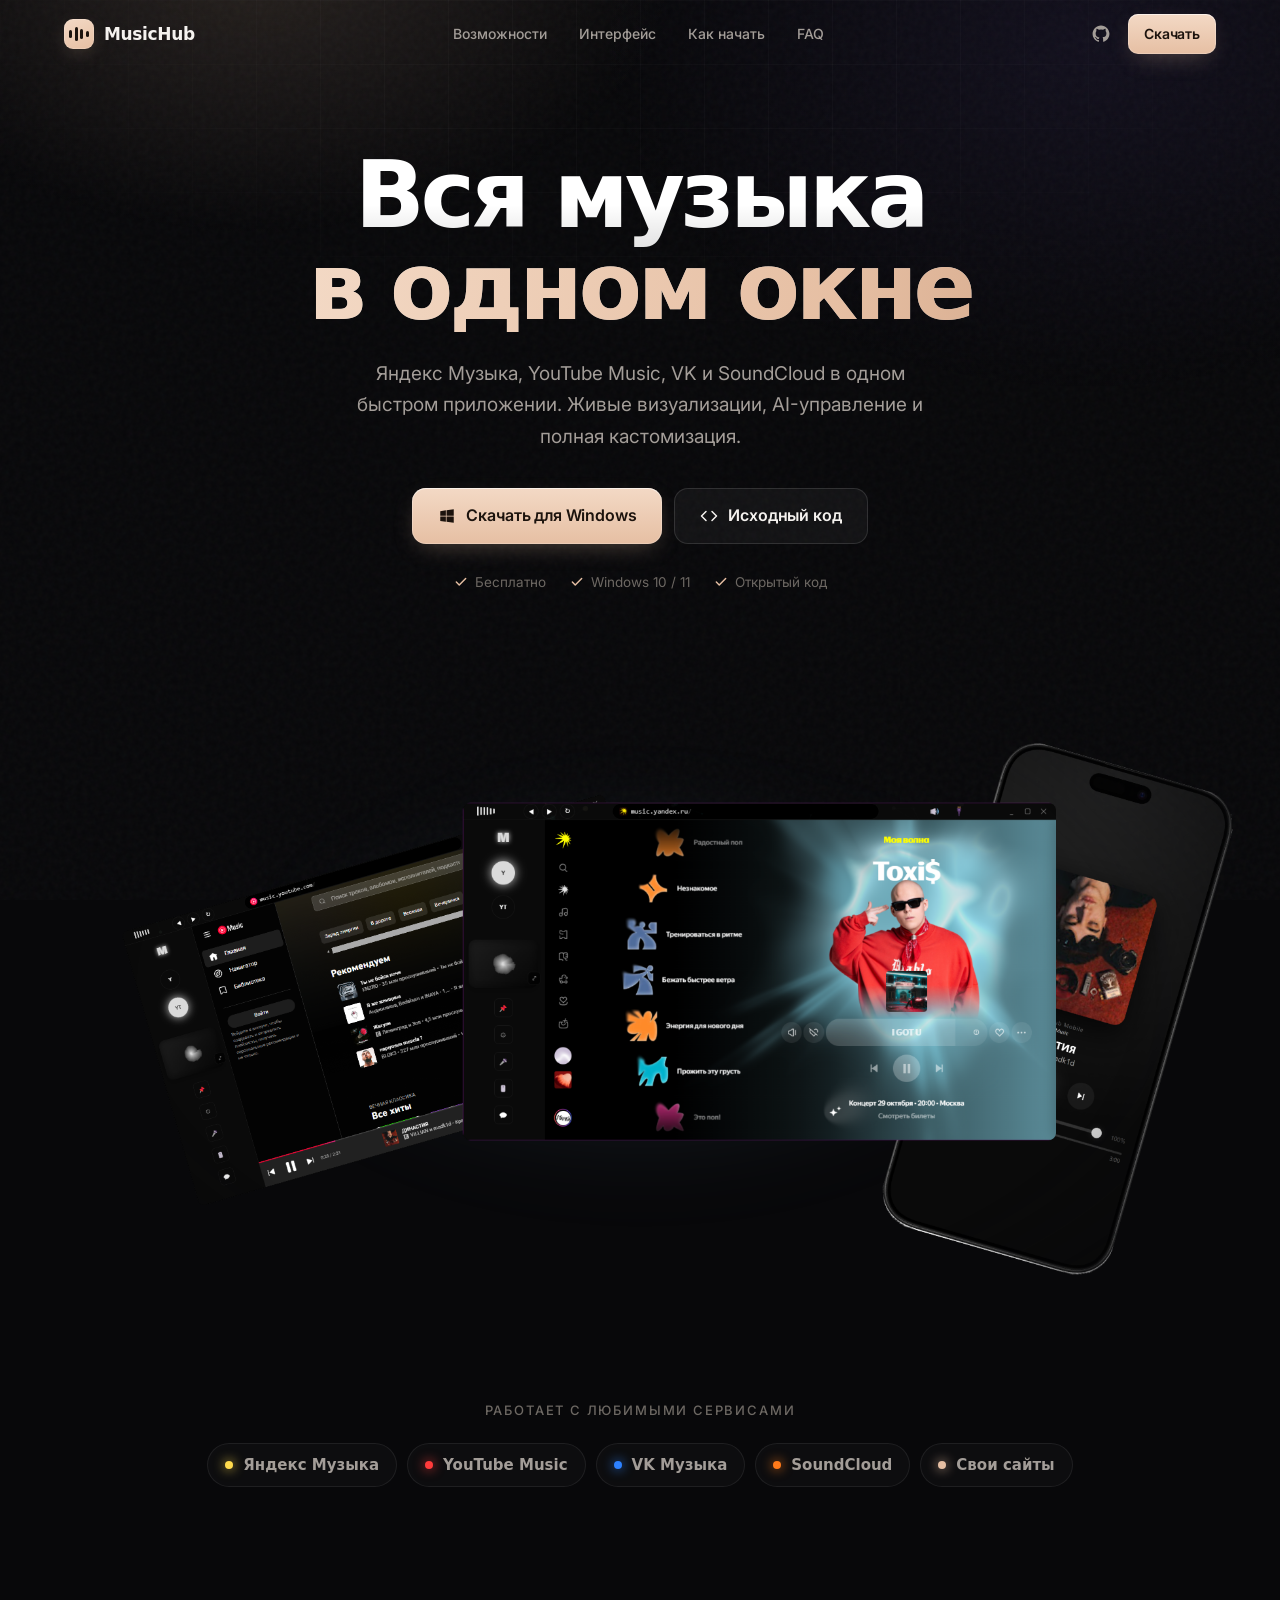
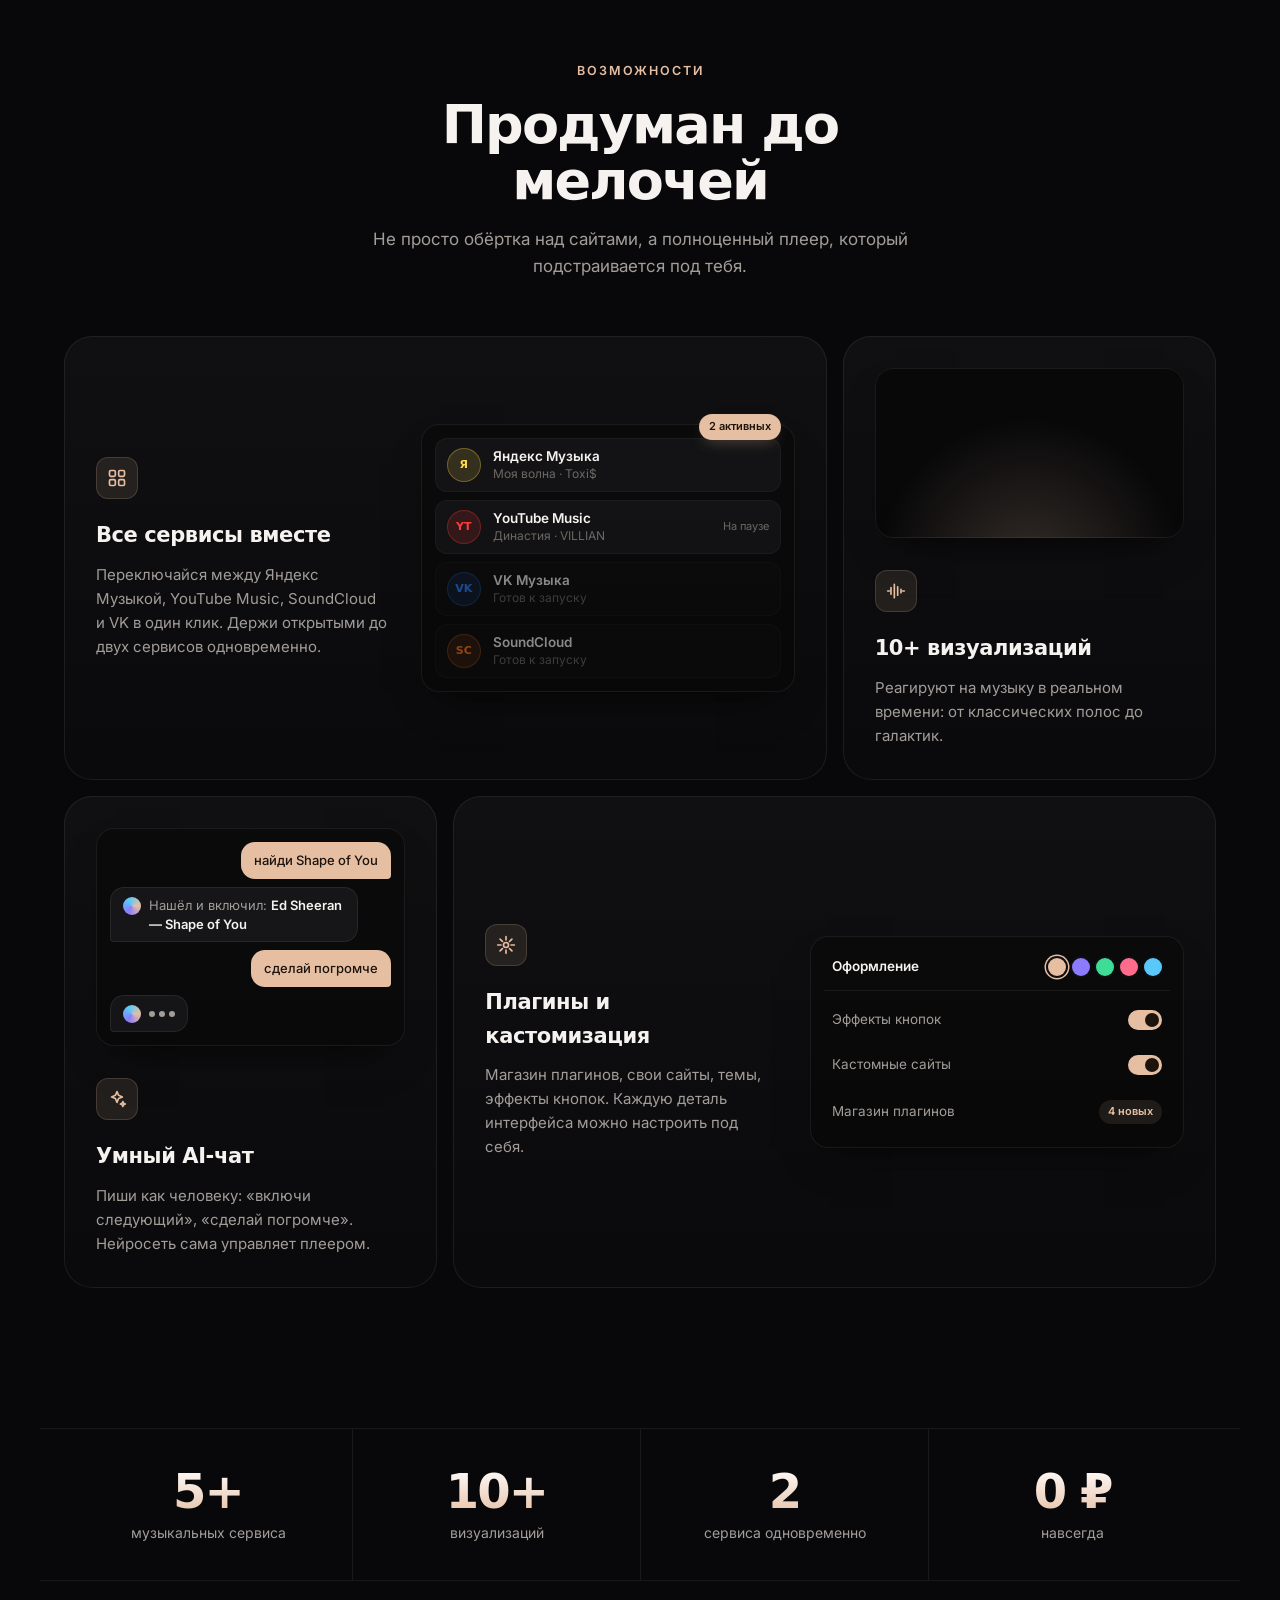
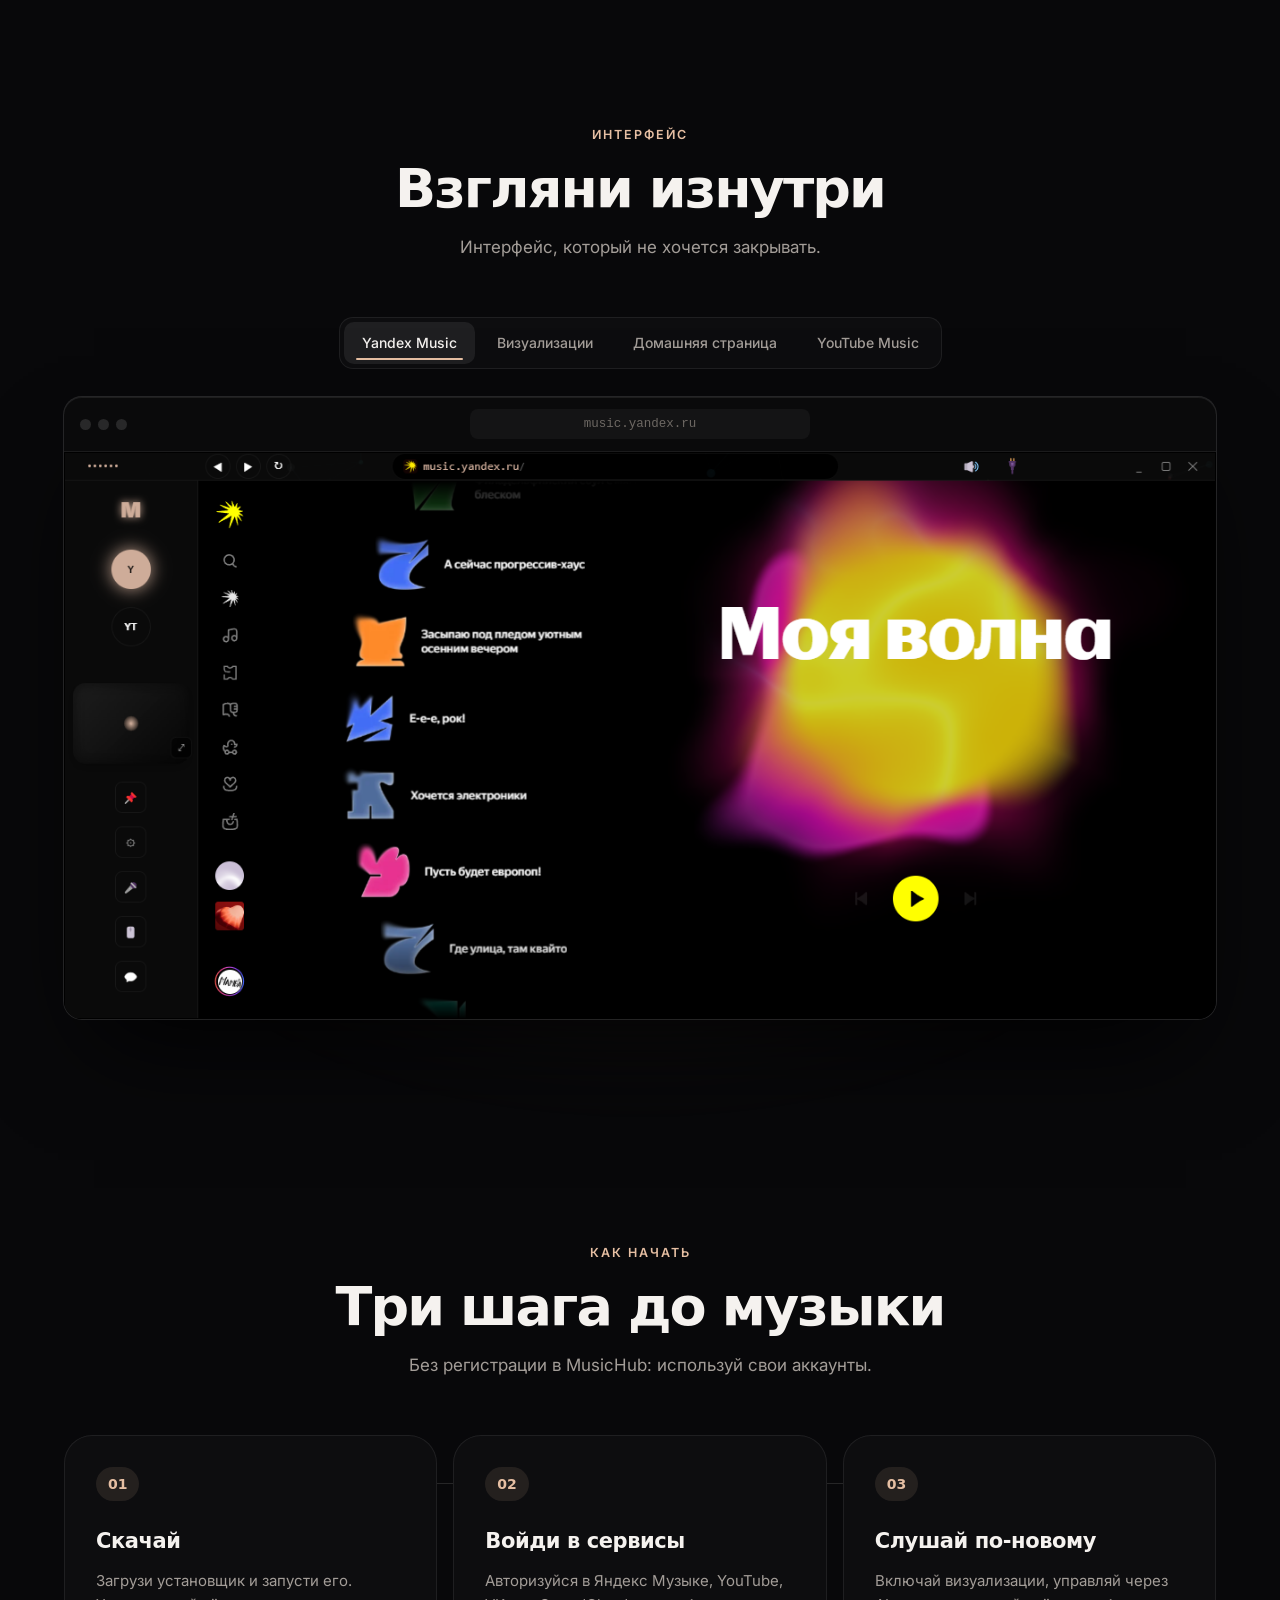
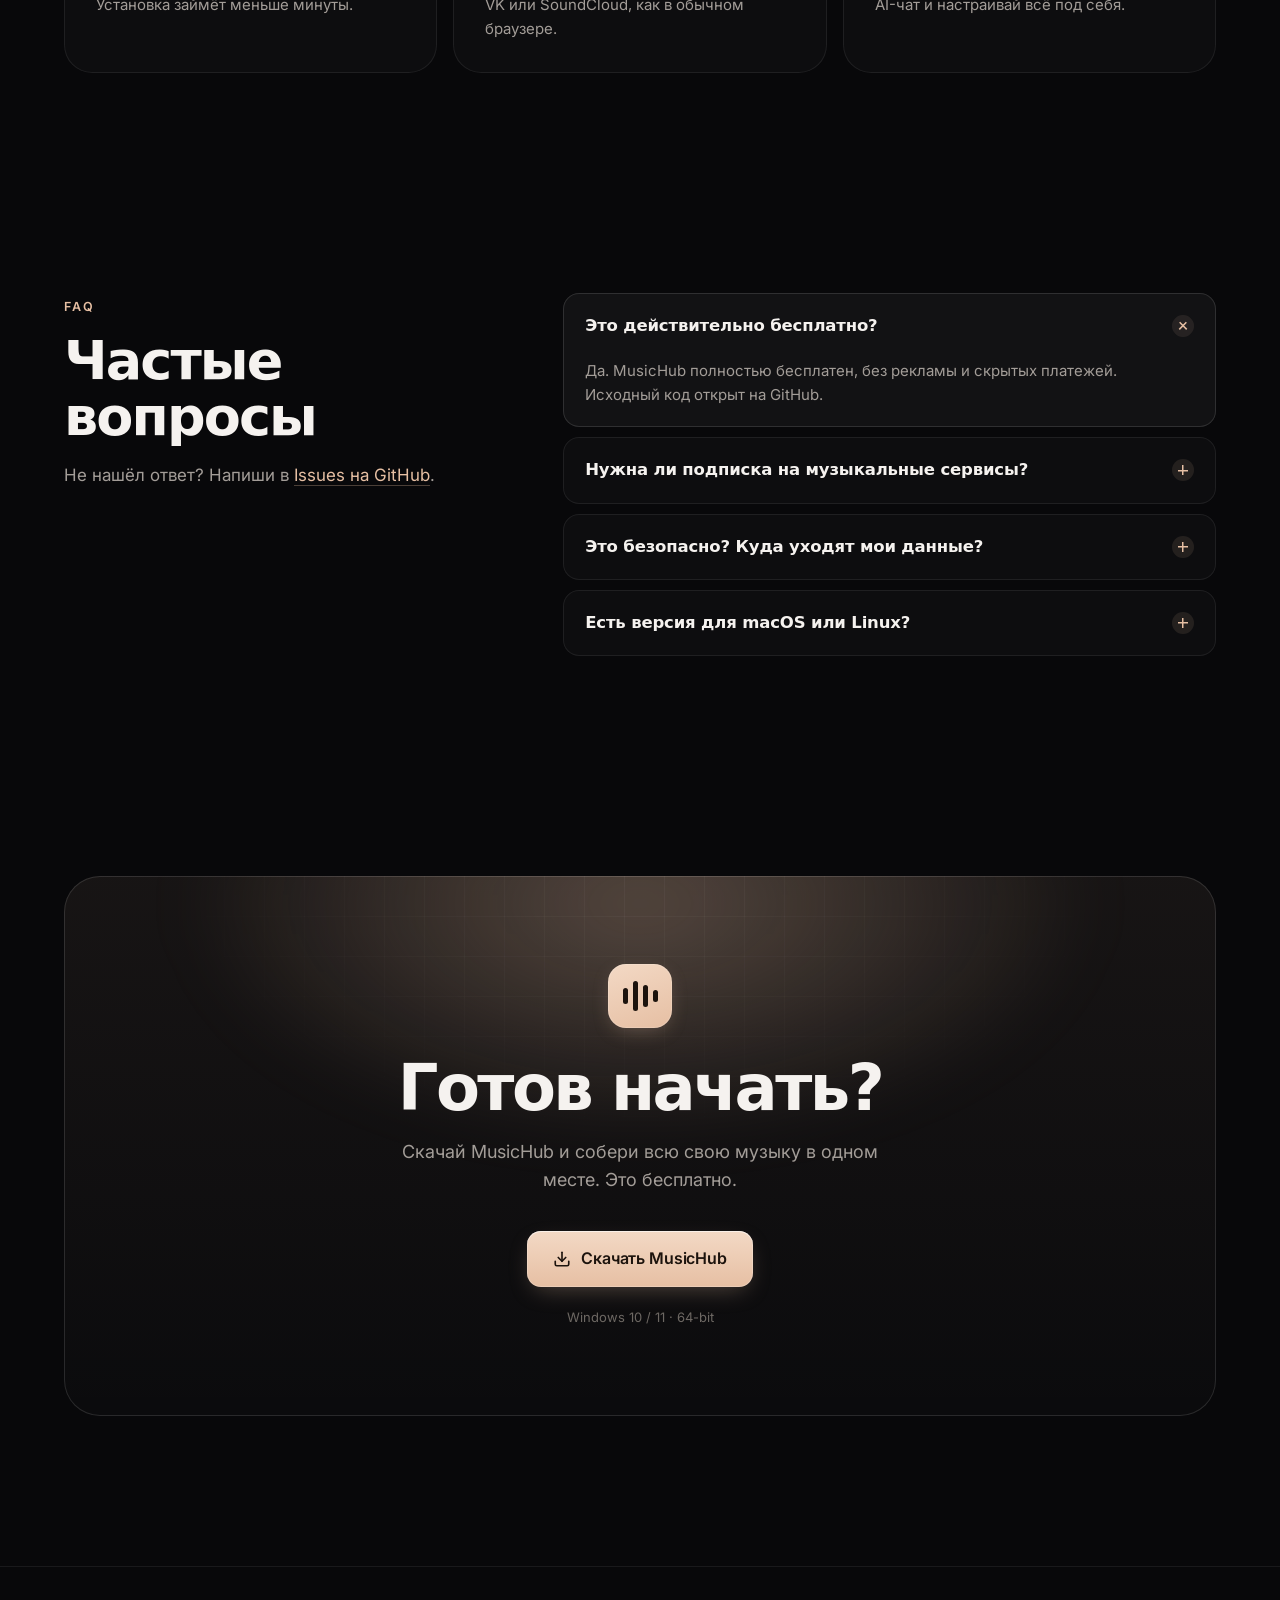
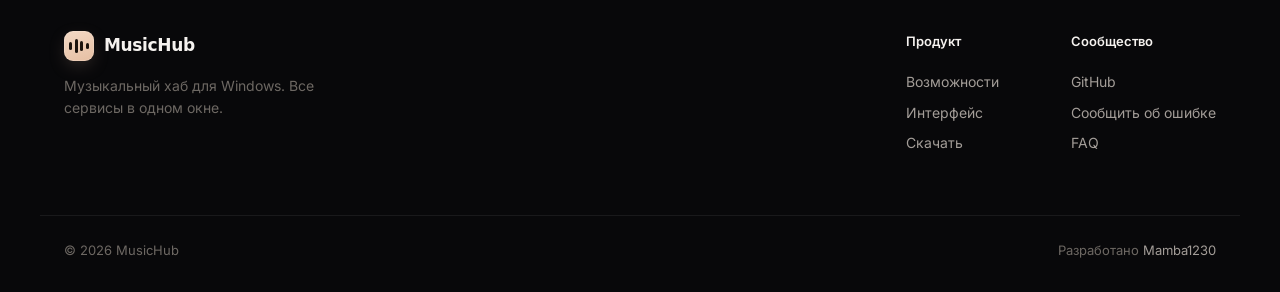
==== commit 7273123d: "Update index.html" ====
--- a/index.html
+++ b/index.html
@@ -348,7 +348,7 @@
                             Скачать MusicHub
                         </a>
                     </div>
-                    <span class="sys-req">Windows 10 / 11 · 64-bit · Версия 2.0</span>
+                    <span class="sys-req">Windows 10 / 11 · 64-bit</span>
                 </div>
             </div>
         </section>
